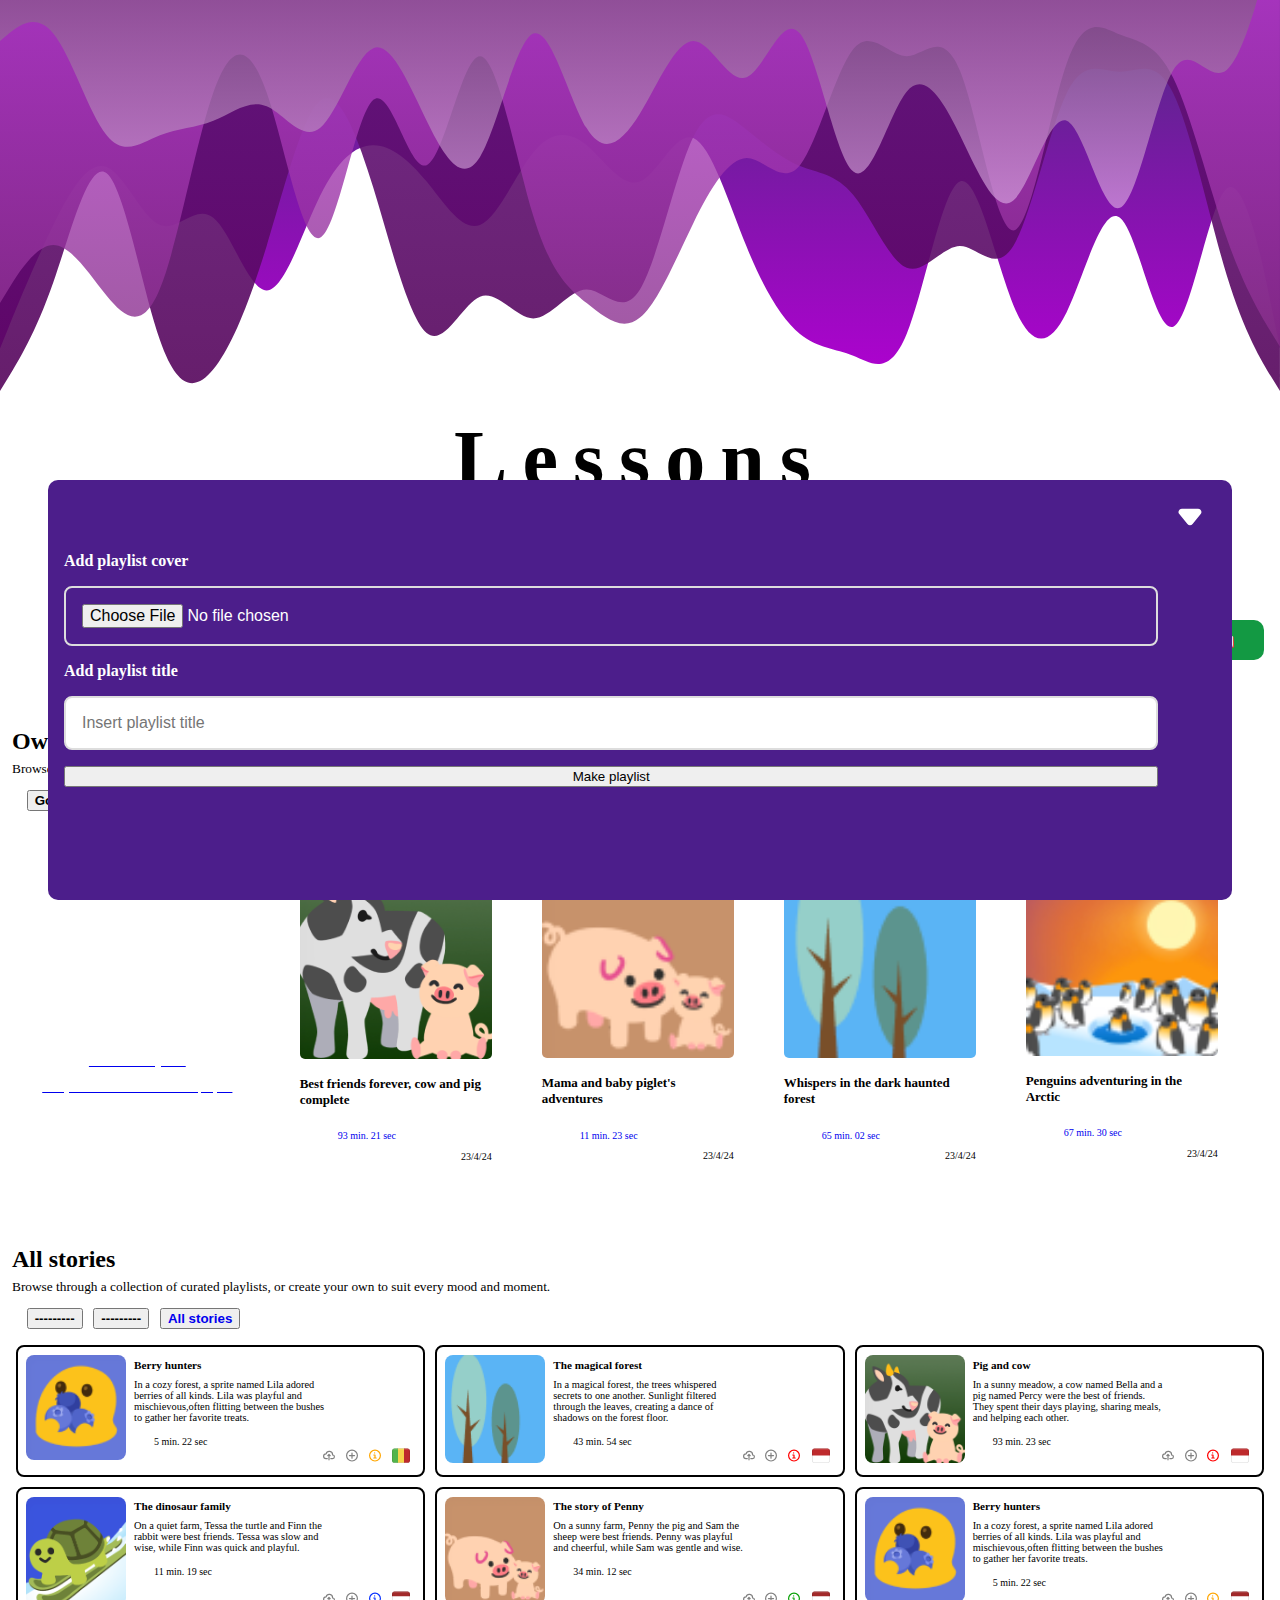
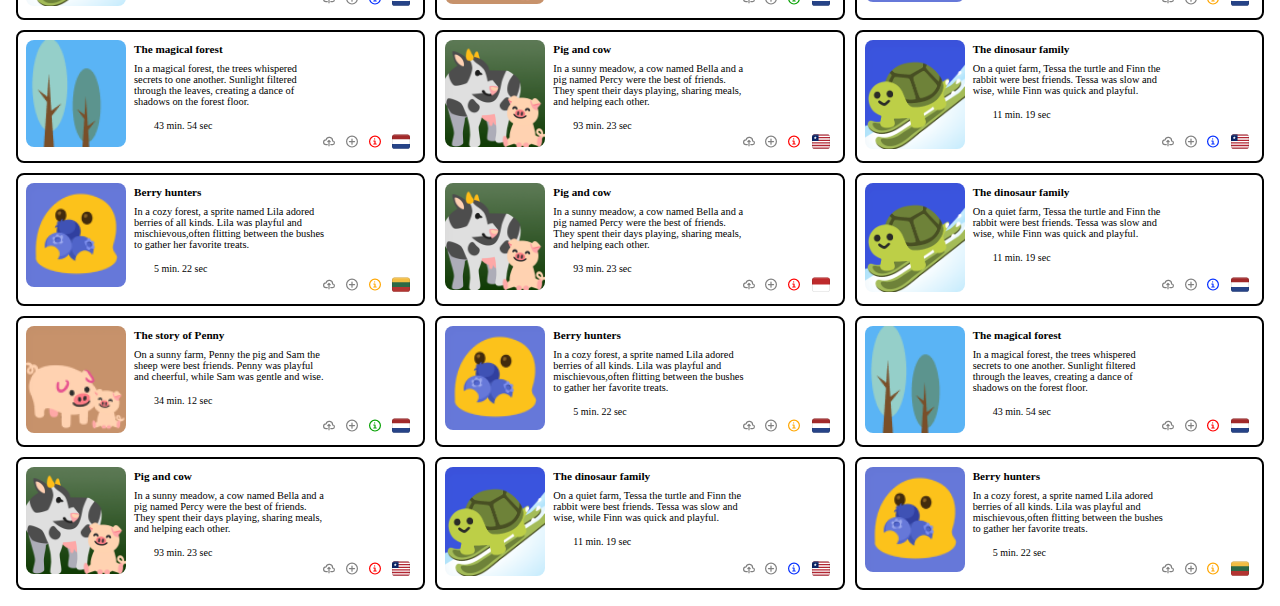
==== index.html @ ba92dafe "form interaction lessons page #5" ====
<!DOCTYPE html>
<html lang="en">

<head>
    <meta charset="UTF-8">
    <meta name="viewport" content="width=device-width, initial-scale=1.0">
    <title>lessons</title>
    <link rel="icon" href="./assets/mouse.png" type="image/png">
    <link rel="stylesheet" href="https://kitkatisvibing.github.io/look-and-feel-styleguide/tumimundo.css">
    <link rel="stylesheet" href="./css/lessons.css">
    <link rel="stylesheet" href="./tomaat.css">

</head>

<body>
    <svg id="wave" style="transform:rotate(180deg); transition: 0.3s" viewBox="0 0 1440 490" version="1.1"
        xmlns="http://www.w3.org/2000/svg">
        <defs>
            <linearGradient id="sw-gradient-0" x1="0" x2="0" y1="1" y2="0">
                <stop stop-color="rgba(77.774, 44.483, 130.097, 1)" offset="0%"></stop>
                <stop stop-color="rgba(170.688, 2.969, 205.231, 1)" offset="100%"></stop>
            </linearGradient>
        </defs>
        <path style="transform:translate(0, 0px); opacity:1" fill="url(#sw-gradient-0)"
            d="M0,98L10,147C20,196,40,294,60,277.7C80,261,100,131,120,122.5C140,114,160,229,180,245C200,261,220,180,240,138.8C260,98,280,98,300,147C320,196,340,294,360,285.8C380,278,400,163,420,114.3C440,65,460,82,480,89.8C500,98,520,98,540,114.3C560,131,580,163,600,212.3C620,261,640,327,660,334.8C680,343,700,294,720,285.8C740,278,760,310,780,326.7C800,343,820,343,840,318.5C860,294,880,245,900,236.8C920,229,940,261,960,285.8C980,310,1000,327,1020,326.7C1040,327,1060,310,1080,269.5C1100,229,1120,163,1140,163.3C1160,163,1180,229,1200,245C1220,261,1240,229,1260,236.8C1280,245,1300,294,1320,302.2C1340,310,1360,278,1380,236.8C1400,196,1420,147,1430,122.5L1440,98L1440,490L1430,490C1420,490,1400,490,1380,490C1360,490,1340,490,1320,490C1300,490,1280,490,1260,490C1240,490,1220,490,1200,490C1180,490,1160,490,1140,490C1120,490,1100,490,1080,490C1060,490,1040,490,1020,490C1000,490,980,490,960,490C940,490,920,490,900,490C880,490,860,490,840,490C820,490,800,490,780,490C760,490,740,490,720,490C700,490,680,490,660,490C640,490,620,490,600,490C580,490,560,490,540,490C520,490,500,490,480,490C460,490,440,490,420,490C400,490,380,490,360,490C340,490,320,490,300,490C280,490,260,490,240,490C220,490,200,490,180,490C160,490,140,490,120,490C100,490,80,490,60,490C40,490,20,490,10,490L0,490Z">
        </path>
        <defs>
            <linearGradient id="sw-gradient-1" x1="0" x2="0" y1="1" y2="0">
                <stop stop-color="rgba(100.595, 20.953, 125.543, 1)" offset="0%"></stop>
                <stop stop-color="rgba(85.448, 5.45, 91.392, 1)" offset="100%"></stop>
            </linearGradient>
        </defs>
        <path style="transform:translate(0, 50px); opacity:0.9" fill="url(#sw-gradient-1)"
            d="M0,0L10,16.3C20,33,40,65,60,130.7C80,196,100,294,120,334.8C140,376,160,359,180,359.3C200,359,220,376,240,334.8C260,294,280,196,300,163.3C320,131,340,163,360,163.3C380,163,400,131,420,138.8C440,147,460,196,480,220.5C500,245,520,245,540,253.2C560,261,580,278,600,294C620,310,640,327,660,285.8C680,245,700,147,720,114.3C740,82,760,114,780,114.3C800,114,820,82,840,81.7C860,82,880,114,900,106.2C920,98,940,49,960,65.3C980,82,1000,163,1020,228.7C1040,294,1060,343,1080,326.7C1100,310,1120,229,1140,163.3C1160,98,1180,49,1200,24.5C1220,0,1240,0,1260,57.2C1280,114,1300,229,1320,245C1340,261,1360,180,1380,122.5C1400,65,1420,33,1430,16.3L1440,0L1440,490L1430,490C1420,490,1400,490,1380,490C1360,490,1340,490,1320,490C1300,490,1280,490,1260,490C1240,490,1220,490,1200,490C1180,490,1160,490,1140,490C1120,490,1100,490,1080,490C1060,490,1040,490,1020,490C1000,490,980,490,960,490C940,490,920,490,900,490C880,490,860,490,840,490C820,490,800,490,780,490C760,490,740,490,720,490C700,490,680,490,660,490C640,490,620,490,600,490C580,490,560,490,540,490C520,490,500,490,480,490C460,490,440,490,420,490C400,490,380,490,360,490C340,490,320,490,300,490C280,490,260,490,240,490C220,490,200,490,180,490C160,490,140,490,120,490C100,490,80,490,60,490C40,490,20,490,10,490L0,490Z">
        </path>
        <defs>
            <linearGradient id="sw-gradient-2" x1="0" x2="0" y1="1" y2="0">
                <stop stop-color="rgba(193.966, 61.887, 221.168, 1)" offset="0%"></stop>
                <stop stop-color="rgba(135.999, 48.383, 139.204, 1)" offset="100%"></stop>
            </linearGradient>
        </defs>
        <path style="transform:translate(0, 100px); opacity:0.8" fill="url(#sw-gradient-2)"
            d="M0,0L10,16.3C20,33,40,65,60,122.5C80,180,100,261,120,302.2C140,343,160,343,180,351.2C200,359,220,376,240,318.5C260,261,280,131,300,130.7C320,131,340,261,360,310.3C380,359,400,327,420,326.7C440,327,460,359,480,334.8C500,310,520,229,540,204.2C560,180,580,212,600,212.3C620,212,640,180,660,138.8C680,98,700,49,720,32.7C740,16,760,33,780,49C800,65,820,82,840,147C860,212,880,327,900,326.7C920,327,940,212,960,204.2C980,196,1000,294,1020,277.7C1040,261,1060,131,1080,122.5C1100,114,1120,229,1140,285.8C1160,343,1180,343,1200,285.8C1220,229,1240,114,1260,65.3C1280,16,1300,33,1320,57.2C1340,82,1360,114,1380,114.3C1400,114,1420,82,1430,65.3L1440,49L1440,490L1430,490C1420,490,1400,490,1380,490C1360,490,1340,490,1320,490C1300,490,1280,490,1260,490C1240,490,1220,490,1200,490C1180,490,1160,490,1140,490C1120,490,1100,490,1080,490C1060,490,1040,490,1020,490C1000,490,980,490,960,490C940,490,920,490,900,490C880,490,860,490,840,490C820,490,800,490,780,490C760,490,740,490,720,490C700,490,680,490,660,490C640,490,620,490,600,490C580,490,560,490,540,490C520,490,500,490,480,490C460,490,440,490,420,490C400,490,380,490,360,490C340,490,320,490,300,490C280,490,260,490,240,490C220,490,200,490,180,490C160,490,140,490,120,490C100,490,80,490,60,490C40,490,20,490,10,490L0,490Z">
        </path>
        <defs>
            <linearGradient id="sw-gradient-3" x1="0" x2="0" y1="1" y2="0">
                <stop stop-color="rgba(84.561, 45.622, 81.978, 1)" offset="0%"></stop>
                <stop stop-color="rgba(214.218, 159.975, 223.445, 1)" offset="100%"></stop>
            </linearGradient>
        </defs>
        <path style="transform:translate(0, 150px); opacity:0.7" fill="url(#sw-gradient-3)"
            d="M0,441L10,400.2C20,359,40,278,60,261.3C80,245,100,294,120,261.3C140,229,160,114,180,106.2C200,98,220,196,240,204.2C260,212,280,131,300,114.3C320,98,340,147,360,187.8C380,229,400,261,420,236.8C440,212,460,131,480,147C500,163,520,278,540,302.2C560,327,580,261,600,253.2C620,245,640,294,660,294C680,294,700,245,720,212.3C740,180,760,163,780,196C800,229,820,310,840,302.2C860,294,880,196,900,163.3C920,131,940,163,960,204.2C980,245,1000,294,1020,285.8C1040,278,1060,212,1080,196C1100,180,1120,212,1140,220.5C1160,229,1180,212,1200,204.2C1220,196,1240,196,1260,187.8C1280,180,1300,163,1320,187.8C1340,212,1360,278,1380,302.2C1400,327,1420,310,1430,302.2L1440,294L1440,490L1430,490C1420,490,1400,490,1380,490C1360,490,1340,490,1320,490C1300,490,1280,490,1260,490C1240,490,1220,490,1200,490C1180,490,1160,490,1140,490C1120,490,1100,490,1080,490C1060,490,1040,490,1020,490C1000,490,980,490,960,490C940,490,920,490,900,490C880,490,860,490,840,490C820,490,800,490,780,490C760,490,740,490,720,490C700,490,680,490,660,490C640,490,620,490,600,490C580,490,560,490,540,490C520,490,500,490,480,490C460,490,440,490,420,490C400,490,380,490,360,490C340,490,320,490,300,490C280,490,260,490,240,490C220,490,200,490,180,490C160,490,140,490,120,490C100,490,80,490,60,490C40,490,20,490,10,490L0,490Z">
        </path>
    </svg>

    <!-- Header met titel en buttons -->

    <header>
        <h1 class="page-title">Lessons</h1>
        <div class="header-buttons">
            <button type="button" class="header-button" aria-label="Start listening straight away">1. Listening
                ♪</button>
            <button type="button" class="header-button" aria-label="Start watching straight away">2. Watching
                🖥️</button>
            <button type="button" class="header-button" aria-label="Start reading straight away">3. Reading 📖</button>
        </div>
    </header>

    <!-- De playlist cards en de card met add new playlist -->

    <main>
        <h2 class="title-playlist-article">Own playlist</h2>
        <p class="sub-text-title">Browse through a collection of curated playlists and stories, or create your own to suit every mood and moment.</p>

        <button type="button" id="scroll-button">Go to end</button>
        <article class="playlist-section">
            <h2 hidden>Playlist cards</h2>

            <!-- popup -->

            <section popover id="form-popup" class="popover-section">
                <button id="close-dropdown-button" class="dropdown-button" name="close-form-button" aria-label="close the playlist form"><svg
                        class="w-6 h-6 text-gray-800 dark:text-white" aria-hidden="true"
                        xmlns="http://www.w3.org/2000/svg" width="40" height="40" fill="currentColor"
                        viewBox="0 0 24 24">
                        <path fill-rule="evenodd"
                            d="M18.425 10.271C19.499 8.967 18.57 7 16.88 7H7.12c-1.69 0-2.618 1.967-1.544 3.271l4.881 5.927a2 2 0 0 0 3.088 0l4.88-5.927Z"
                            clip-rule="evenodd" />
                    </svg>
                </button>


                <div class="position-class">
                    <form id="add-playlist-form">
                        <label for="image-upload">Add playlist cover</label>
                        <input type="file" id="image-upload" accept="image/png, image/jpg" class="image-validation" required>

                        <label for="text-input">Add playlist title</label>
                        <input type="text" id="title-input" class="title-validation" placeholder="Insert playlist title" required />

                        <button id="add-card-button" type="submit">Make playlist</button>
                    </form>
                </div>
            </section>






            <!-- Card voor het maken van een nieuwe playlist -->



            <button id="open-dropdown-button" class="make-playlist-button-card">
                <svg class="w-6 h-6 text-gray-800 dark:text-white" aria-hidden="true" xmlns="http://www.w3.org/2000/svg"
                    width="150" height="150" fill="none" viewBox="0 0 24 24">
                    <path stroke="currentColor" stroke-linecap="round" stroke-linejoin="round" stroke-width="2"
                        d="M5 12h14m-7 7V5">
                    </path>
                </svg>
                <a href="#" role="button" id="addSectionButton" aria-label="Make a new playlist">
                    <h3 class="make-playlist-card-header">Make a Playlist!</h3>
                    <p class="make-playlist-card-paragraph">Add your favorite stories in one playlist</p>
                </a>
            </button>

            <section id="sectionsContainer"></section>


            

            <!-- Best friends forever, cow and pig complete -->

            <section class="playlist-card-section">
                <figure class="card-image-figure">
                    <img class="playlist-image-cover" src="./assets/coverart-1.png"
                        alt="Cover art of a cow and a pig, best friends forever">
                </figure>
                <h3 class="title-playlist-card-section">Best friends forever, cow and pig complete</h3>
                <a href="#" class="playlist-play-button" role="button"
                    aria-label="Start the playlist Best friends forever, cow and pig complete">
                    <span class="play-icon">▶</span>
                    <span class="play-time">93 min. 21 sec</span>
                </a>
                <span class="add-date-playlist">23/4/24</span>
            </section>

            
            <!-- Mama and baby piglet's adventures -->

            <section class="playlist-card-section">
                <figure class="card-image-figure">
                    <img class="playlist-image-cover" src="./assets/coverart-3.png"
                        alt="Cover art of a mother and baby pig on an adventure">
                </figure>
                <h3 class="title-playlist-card-section">Mama and baby piglet's adventures</h3>
                <a href="#" class="playlist-play-button" role="button"
                    aria-label="Start the playlist Mama and baby piglet's adventures">
                    <span class="play-icon">▶</span>
                    <span class="play-time">11 min. 23 sec</span>
                </a>
                <span class="add-date-playlist">23/4/24</span>

            </section>

            <!-- Whispers in the haunted forest -->

            <section class="playlist-card-section">
                <figure class="card-image-figure">
                    <img class="playlist-image-cover" src="./assets/coverart-5.png"
                        alt="Cover art of a haunted forest with misty trees">
                </figure>
                <h3 class="title-playlist-card-section">Whispers in the dark haunted forest</h3>
                <a href="#" class="playlist-play-button" role="button"
                    aria-label="Start the playlist Whispers in the haunted forest">
                    <span class="play-icon">▶</span>
                    <span class="play-time">65 min. 02 sec</span>
                </a>
                <span class="add-date-playlist">23/4/24</span>

            </section>

            <!-- Penguins adventuring in the Arctic -->

            <section class="playlist-card-section">
                <figure class="card-image-figure">
                    <img class="playlist-image-cover" src="./assets/coverart-6.png"
                        alt="Cover art of penguins adventuring in the Arctic ice">
                </figure>
                <h3 class="title-playlist-card-section">Penguins adventuring in the Arctic</h3>
                <a href="#" class="playlist-play-button" role="button"
                    aria-label="Start the playlist Penguins adventuring in the Arctic">
                    <span class="play-icon">▶</span>
                    <span class="play-time">67 min. 30 sec</span>
                </a>
                <span class="add-date-playlist">23/4/24</span>

            </section>

            <!-- Best friends forever, cow and pig complete -->

            <section class="playlist-card-section">
                <figure class="card-image-figure">
                    <img class="playlist-image-cover" src="./assets/coverart-1.png"
                        alt="Cover art of a cow and a pig, best friends forever">
                </figure>
                <h3 class="title-playlist-card-section">Best friends forever, cow and pig complete</h3>
                <a href="#" class="playlist-play-button" role="button"
                    aria-label="Start the playlist Best friends forever, cow and pig complete">
                    <span class="play-icon">▶</span>
                    <span class="play-time">93 min. 21 sec</span>
                </a>
                <span class="add-date-playlist">23/4/24</span>

            </section>

            <!-- Storytime adventures of the friendly turtle -->

            <section class="playlist-card-section">
                <figure class="card-image-figure">
                    <img class="playlist-image-cover" src="./assets/coverart-2.png"
                        alt="Cover art of a turtle skiing in the snow">
                </figure>
                <h3 class="title-playlist-card-section">Storytime adventures of the friendly turtle</h3>
                <a href="#" class="playlist-play-button" role="button"
                    aria-label="Start the playlist Storytime adventures of the friendly turtle">
                    <span class="play-icon">▶</span>
                    <span class="play-time">19 min. 45 sec</span>
                </a>
                <span class="add-date-playlist">23/4/24</span>

            </section>

            <!-- Mama and baby piglet's adventures -->

            <section class="playlist-card-section">
                <figure class="card-image-figure">
                    <img class="playlist-image-cover" src="./assets/coverart-3.png"
                        alt="Cover art of a mother and baby pig on an adventure">
                </figure>
                <h3 class="title-playlist-card-section">Mama and baby piglet's adventures</h3>
                <a href="#" class="playlist-play-button" role="button"
                    aria-label="Start the playlist Mama and baby piglet's adventures">
                    <span class="play-icon">▶</span>
                    <span class="play-time">11 min. 23 sec</span>
                </a>
                <span class="add-date-playlist">23/4/24</span>

            </section>

        </article>


        <!-- Popover sectie voor uitleg kleuren -->

        <div popover class="color-definition" id="popover-colors">
            <h3>What do the colors mean?</h3>
            <ul>
                <li class="popover-item-1">Passion and energy / a powerful, energetic voice (Female)</li>
                <li class="popover-item-2">Creativity and friendliness / a cheerful, inviting voice (Male)</li>
                <li class="popover-item-3">Harmony and stability / a calm, balanced voice (Female)</li>
                <li class="popover-item-4">Reliability and serenity / a thoughtful, reliable voice (Male)</li>
            </ul>
        </div>


        <!-- All stories cards overzicht -->

        <h2 class="title-playlist-article">All stories</h2>
        <p class="sub-text-title">Browse through a collection of curated playlists, or create your own to suit every mood and moment.</p>

        <button type="button" class="filter-button-1">---------</button>
        <button type="button" class="filter-button-2">---------</button>
        <a href="./allstories.html">
            <button type="button" class="filter-button-3">
                All stories
            </button>
        </a>


        <!-- story card 1 -->

        <div class="all-stories-parent-container">
            <!-- story card 4 -->

            <section class="card-content">

                <!-- afbeelding -->

                <figure class="card-left">
                    <img src="./assets/coverart-4.png" alt="Berry hunters cover art" class="card-image">
                </figure>

                <!-- main content -->

                <div class="card-details">
                    <h3 class="card-title-3">Berry hunters</h3>
                    <p class="card-description">
                        In a cozy forest, a sprite named Lila adored berries of all kinds. Lila was playful and
                        mischievous,often flitting between the bushes to gather her favorite treats.
                    </p>
                    <div class="play-button">
                        <a class="play" href="#" aria-label="Play the story: Berry hunters">
                            <span class="play-icon-all-stories" aria-hidden="true">▶</span>
                        </a>
                        <span class="time-stamp">
                            <span class="play-time">5 min. 22 sec</span>
                        </span>
                    </div>

                </div>

                <!-- de footer -->

                <div class="card-footer">
                    <div class="card-actions">
                        <button class="download-button" aria-label="Download the audio from berry hunters">
                            <svg class="w-6 h-6 text-gray-800 dark:text-white" aria-hidden="true"
                                xmlns="http://www.w3.org/2000/svg" width="24" height="24" fill="none"
                                viewBox="0 0 24 24">
                                <path stroke="currentColor" stroke-linecap="round" stroke-linejoin="round"
                                    stroke-width="2"
                                    d="M15 17h3a3 3 0 0 0 0-6h-.025a5.56 5.56 0 0 0 .025-.5A5.5 5.5 0 0 0 7.207 9.021C7.137 9.017 7.071 9 7 9a4 4 0 1 0 0 8h2.167M12 19v-9m0 0-2 2m2-2 2 2" />
                            </svg>
                        </button>
                        <button class="more-options-button" aria-label="More options">
                            <svg class="w-6 h-6 text-gray-800 dark:text-white" aria-hidden="true"
                                xmlns="http://www.w3.org/2000/svg" width="24" height="24" fill="none"
                                viewBox="0 0 24 24">
                                <path stroke="currentColor" stroke-linecap="round" stroke-linejoin="round"
                                    stroke-width="2"
                                    d="M12 7.757v8.486M7.757 12h8.486M21 12a9 9 0 1 1-18 0 9 9 0 0 1 18 0Z" />
                            </svg>
                        </button>
                        <button class="color-code-4" aria-label="more information about the voice of the speaker"
                            popovertarget="popover-colors">
                            <svg class="w-6 h-6 text-gray-800 dark:text-white" aria-hidden="true"
                                xmlns="http://www.w3.org/2000/svg" width="24" height="24" fill="none"
                                viewBox="0 0 24 24">
                                <path stroke="currentColor" stroke-linecap="round" stroke-linejoin="round"
                                    stroke-width="2"
                                    d="M10 11h2v5m-2 0h4m-2.592-8.5h.01M21 12a9 9 0 1 1-18 0 9 9 0 0 1 18 0Z" />
                            </svg>
                        </button>
                        <button class="flag-icon" aria-label="language of the story" name="the language of the story">
                            <svg xmlns="http://www.w3.org/2000/svg" width="32" height="32" viewBox="0 0 32 32">
                                <path fill="#f6d44a" d="M10 4H22V28H10z"></path>
                                <path d="M5,4h6V28H5c-2.208,0-4-1.792-4-4V8c0-2.208,1.792-4,4-4Z" fill="#53b44b"></path>
                                <path d="M25,4h6V28h-6c-2.208,0-4-1.792-4-4V8c0-2.208,1.792-4,4-4Z"
                                    transform="rotate(180 26 16)" fill="#be2a2c"></path>
                                <path
                                    d="M27,4H5c-2.209,0-4,1.791-4,4V24c0,2.209,1.791,4,4,4H27c2.209,0,4-1.791,4-4V8c0-2.209-1.791-4-4-4Zm3,20c0,1.654-1.346,3-3,3H5c-1.654,0-3-1.346-3-3V8c0-1.654,1.346-3,3-3H27c1.654,0,3,1.346,3,3V24Z"
                                    opacity=".15"></path>
                                <path
                                    d="M27,5H5c-1.657,0-3,1.343-3,3v1c0-1.657,1.343-3,3-3H27c1.657,0,3,1.343,3,3v-1c0-1.657-1.343-3-3-3Z"
                                    fill="#fff" opacity=".2"></path>
                            </svg>
                        </button>
                    </div>
                </div>
            </section>

            <!-- story card 5 -->

            <section class="card-content">

                <!-- afbeelding -->

                <figure class="card-left">
                    <img src="./assets/coverart-5.png" alt="The magical forest cover art" class="card-image">
                </figure>

                <!-- main content -->

                <div class="card-details">
                    <h3 class="card-title-3">The magical forest</h3>
                    <p class="card-description">
                        In a magical forest, the trees whispered secrets to one another. Sunlight filtered through the
                        leaves, creating a dance of shadows on the forest floor.
                    </p>
                    <div class="play-button">
                        <a class="play" href="#" aria-label="Play the story: The magical forest">
                            <span class="play-icon-all-stories" aria-hidden="true">▶</span>
                        </a>
                        <span class="time-stamp">
                            <span class="play-time">43 min. 54 sec</span>
                        </span>
                    </div>

                </div>

                <!-- de footer -->

                <div class="card-footer">
                    <div class="card-actions">
                        <button class="download-button" aria-label="Download the audio from the magical forest">
                            <svg class="w-6 h-6 text-gray-800 dark:text-white" aria-hidden="true"
                                xmlns="http://www.w3.org/2000/svg" width="24" height="24" fill="none"
                                viewBox="0 0 24 24">
                                <path stroke="currentColor" stroke-linecap="round" stroke-linejoin="round"
                                    stroke-width="2"
                                    d="M15 17h3a3 3 0 0 0 0-6h-.025a5.56 5.56 0 0 0 .025-.5A5.5 5.5 0 0 0 7.207 9.021C7.137 9.017 7.071 9 7 9a4 4 0 1 0 0 8h2.167M12 19v-9m0 0-2 2m2-2 2 2" />
                            </svg>
                        </button>
                        <button class="more-options-button" aria-label="More options">
                            <svg class="w-6 h-6 text-gray-800 dark:text-white" aria-hidden="true"
                                xmlns="http://www.w3.org/2000/svg" width="24" height="24" fill="none"
                                viewBox="0 0 24 24">
                                <path stroke="currentColor" stroke-linecap="round" stroke-linejoin="round"
                                    stroke-width="2"
                                    d="M12 7.757v8.486M7.757 12h8.486M21 12a9 9 0 1 1-18 0 9 9 0 0 1 18 0Z" />
                            </svg>
                        </button>
                        <button class="color-code-1" aria-label="more information about the voice of the speaker">
                            <svg class="w-6 h-6 text-gray-800 dark:text-white" aria-hidden="true"
                                xmlns="http://www.w3.org/2000/svg" width="24" height="24" fill="none"
                                viewBox="0 0 24 24">
                                <path stroke="currentColor" stroke-linecap="round" stroke-linejoin="round"
                                    stroke-width="2"
                                    d="M10 11h2v5m-2 0h4m-2.592-8.5h.01M21 12a9 9 0 1 1-18 0 9 9 0 0 1 18 0Z" />
                            </svg>
                        </button>
                        <button class="flag-icon" aria-label="language of the story" name="the language of the story">
                            <svg xmlns="http://www.w3.org/2000/svg" width="32" height="32" viewBox="0 0 32 32">
                                <path d="M31,8c0-2.209-1.791-4-4-4H5c-2.209,0-4,1.791-4,4v9H31V8Z" fill="#be2a2c">
                                </path>
                                <path d="M5,28H27c2.209,0,4-1.791,4-4v-8H1v8c0,2.209,1.791,4,4,4Z" fill="#fff"></path>
                                <path
                                    d="M5,28H27c2.209,0,4-1.791,4-4V8c0-2.209-1.791-4-4-4H5c-2.209,0-4,1.791-4,4V24c0,2.209,1.791,4,4,4ZM2,8c0-1.654,1.346-3,3-3H27c1.654,0,3,1.346,3,3V24c0,1.654-1.346,3-3,3H5c-1.654,0-3-1.346-3-3V8Z"
                                    opacity=".15"></path>
                                <path
                                    d="M27,5H5c-1.657,0-3,1.343-3,3v1c0-1.657,1.343-3,3-3H27c1.657,0,3,1.343,3,3v-1c0-1.657-1.343-3-3-3Z"
                                    fill="#fff" opacity=".2"></path>
                            </svg>
                        </button>
                    </div>
                </div>
            </section>

            <!-- story card 6 -->

            <section class="card-content">

                <!-- afbeelding -->

                <figure class="card-left">
                    <img src="./assets/coverart-1.png" alt="pig and cow enjoy there day cover art" class="card-image">
                </figure>

                <!-- main content -->

                <div class="card-details">
                    <h3 class="card-title-3">Pig and cow</h3>
                    <p class="card-description">
                        In a sunny meadow, a cow named Bella and a pig named Percy were the best of friends. They spent
                        their days playing, sharing meals, and helping each other.
                    </p>
                    <div class="play-button">
                        <a class="play" href="#" aria-label="Play the story: Pig and Cow Enjoy Their Day">
                            <span class="play-icon-all-stories" aria-hidden="true">▶</span>
                        </a>
                        <span class="time-stamp">
                            <span class="play-time">93 min. 23 sec</span>
                        </span>
                    </div>

                </div>

                <!-- de footer -->

                <div class="card-footer">
                    <div class="card-actions">
                        <button class="download-button"
                            aria-label="Download the audio from pig and cow enjoy there day">
                            <svg class="w-6 h-6 text-gray-800 dark:text-white" aria-hidden="true"
                                xmlns="http://www.w3.org/2000/svg" width="24" height="24" fill="none"
                                viewBox="0 0 24 24">
                                <path stroke="currentColor" stroke-linecap="round" stroke-linejoin="round"
                                    stroke-width="2"
                                    d="M15 17h3a3 3 0 0 0 0-6h-.025a5.56 5.56 0 0 0 .025-.5A5.5 5.5 0 0 0 7.207 9.021C7.137 9.017 7.071 9 7 9a4 4 0 1 0 0 8h2.167M12 19v-9m0 0-2 2m2-2 2 2" />
                            </svg>
                        </button>
                        <button class="more-options-button" aria-label="More options">
                            <svg class="w-6 h-6 text-gray-800 dark:text-white" aria-hidden="true"
                                xmlns="http://www.w3.org/2000/svg" width="24" height="24" fill="none"
                                viewBox="0 0 24 24">
                                <path stroke="currentColor" stroke-linecap="round" stroke-linejoin="round"
                                    stroke-width="2"
                                    d="M12 7.757v8.486M7.757 12h8.486M21 12a9 9 0 1 1-18 0 9 9 0 0 1 18 0Z" />
                            </svg>
                        </button>
                        <button aria-label="more information about the voice of the speaker" class="color-code-1">
                            <svg class="w-6 h-6 text-gray-800 dark:text-white" aria-hidden="true"
                                xmlns="http://www.w3.org/2000/svg" width="24" height="24" fill="none"
                                viewBox="0 0 24 24">
                                <path stroke="currentColor" stroke-linecap="round" stroke-linejoin="round"
                                    stroke-width="2"
                                    d="M10 11h2v5m-2 0h4m-2.592-8.5h.01M21 12a9 9 0 1 1-18 0 9 9 0 0 1 18 0Z" />
                            </svg>
                        </button>
                        <button class="flag-icon" aria-label="language of the story" name="the language of the story">
                            <svg xmlns="http://www.w3.org/2000/svg" width="32" height="32" viewBox="0 0 32 32">
                                <path d="M31,8c0-2.209-1.791-4-4-4H5c-2.209,0-4,1.791-4,4v9H31V8Z" fill="#be2a2c">
                                </path>
                                <path d="M5,28H27c2.209,0,4-1.791,4-4v-8H1v8c0,2.209,1.791,4,4,4Z" fill="#fff"></path>
                                <path
                                    d="M5,28H27c2.209,0,4-1.791,4-4V8c0-2.209-1.791-4-4-4H5c-2.209,0-4,1.791-4,4V24c0,2.209,1.791,4,4,4ZM2,8c0-1.654,1.346-3,3-3H27c1.654,0,3,1.346,3,3V24c0,1.654-1.346,3-3,3H5c-1.654,0-3-1.346-3-3V8Z"
                                    opacity=".15"></path>
                                <path
                                    d="M27,5H5c-1.657,0-3,1.343-3,3v1c0-1.657,1.343-3,3-3H27c1.657,0,3,1.343,3,3v-1c0-1.657-1.343-3-3-3Z"
                                    fill="#fff" opacity=".2"></path>
                            </svg>
                        </button>
                    </div>
                </div>
            </section>

            <!-- story card 7 -->

            <section class="card-content">

                <!-- afbeelding -->

                <figure class="card-left">
                    <img src="./assets/coverart-2.png" alt="The dinosaur family cover art" class="card-image">
                </figure>

                <!-- main content -->

                <div class="card-details">
                    <h3 class="card-title-3">The dinosaur family</h3>
                    <p class="card-description">
                        On a quiet farm, Tessa the turtle and Finn the rabbit were best friends. Tessa was slow and
                        wise, while Finn was quick and playful.
                    </p>
                    <div class="play-button">
                        <a class="play" href="#" aria-label="Play the story: The dinosaur family">
                            <span class="play-icon-all-stories" aria-hidden="true">▶</span>
                        </a>
                        <span class="time-stamp">
                            <span class="play-time">11 min. 19 sec</span>
                        </span>
                    </div>

                </div>

                <!-- de footer -->

                <div class="card-footer">
                    <div class="card-actions">
                        <button class="download-button" aria-label="Download the audio from the dinosaur family">
                            <svg class="w-6 h-6 text-gray-800 dark:text-white" aria-hidden="true"
                                xmlns="http://www.w3.org/2000/svg" width="24" height="24" fill="none"
                                viewBox="0 0 24 24">
                                <path stroke="currentColor" stroke-linecap="round" stroke-linejoin="round"
                                    stroke-width="2"
                                    d="M15 17h3a3 3 0 0 0 0-6h-.025a5.56 5.56 0 0 0 .025-.5A5.5 5.5 0 0 0 7.207 9.021C7.137 9.017 7.071 9 7 9a4 4 0 1 0 0 8h2.167M12 19v-9m0 0-2 2m2-2 2 2" />
                            </svg>
                        </button>
                        <button class="more-options-button" aria-label="More options">
                            <svg class="w-6 h-6 text-gray-800 dark:text-white" aria-hidden="true"
                                xmlns="http://www.w3.org/2000/svg" width="24" height="24" fill="none"
                                viewBox="0 0 24 24">
                                <path stroke="currentColor" stroke-linecap="round" stroke-linejoin="round"
                                    stroke-width="2"
                                    d="M12 7.757v8.486M7.757 12h8.486M21 12a9 9 0 1 1-18 0 9 9 0 0 1 18 0Z" />
                            </svg>
                        </button>
                        <button class="color-code-2" aria-label="more information about the voice of the speaker">
                            <svg class="w-6 h-6 text-gray-800 dark:text-white" aria-hidden="true"
                                xmlns="http://www.w3.org/2000/svg" width="24" height="24" fill="none"
                                viewBox="0 0 24 24">
                                <path stroke="currentColor" stroke-linecap="round" stroke-linejoin="round"
                                    stroke-width="2"
                                    d="M10 11h2v5m-2 0h4m-2.592-8.5h.01M21 12a9 9 0 1 1-18 0 9 9 0 0 1 18 0Z" />
                            </svg>
                        </button>
                        <button class="flag-icon" aria-label="language of the story" name="the language of the story">
                            <svg xmlns="http://www.w3.org/2000/svg" width="32" height="32" viewBox="0 0 32 32">
                                <path fill="#fff" d="M1 11H31V21H1z"></path>
                                <path d="M5,4H27c2.208,0,4,1.792,4,4v4H1v-4c0-2.208,1.792-4,4-4Z" fill="#a1292a"></path>
                                <path d="M5,20H27c2.208,0,4,1.792,4,4v4H1v-4c0-2.208,1.792-4,4-4Z"
                                    transform="rotate(180 16 24)" fill="#264387"></path>
                                <path
                                    d="M27,4H5c-2.209,0-4,1.791-4,4V24c0,2.209,1.791,4,4,4H27c2.209,0,4-1.791,4-4V8c0-2.209-1.791-4-4-4Zm3,20c0,1.654-1.346,3-3,3H5c-1.654,0-3-1.346-3-3V8c0-1.654,1.346-3,3-3H27c1.654,0,3,1.346,3,3V24Z"
                                    opacity=".15"></path>
                                <path
                                    d="M27,5H5c-1.657,0-3,1.343-3,3v1c0-1.657,1.343-3,3-3H27c1.657,0,3,1.343,3,3v-1c0-1.657-1.343-3-3-3Z"
                                    fill="#fff" opacity=".2"></path>
                            </svg>
                        </button>
                    </div>
                </div>
            </section>

            <!-- story card 8 -->

            <section class="card-content">

                <!-- afbeelding -->

                <figure class="card-left">
                    <img src="./assets/coverart-3.png" alt="The story of Penny cover art" class="card-image">
                </figure>

                <!-- main content -->

                <div class="card-details">
                    <h3 class="card-title-3">The story of Penny</h3>
                    <p class="card-description">
                        On a sunny farm, Penny the pig and Sam the sheep were best friends. Penny was playful and
                        cheerful, while Sam was gentle and wise.
                    </p>
                    <div class="play-button">
                        <a class="play" href="#" aria-label="Play the story: The story of Penny">
                            <span class="play-icon-all-stories" aria-hidden="true">▶</span>
                        </a>
                        <span class="time-stamp">
                            <span class="play-time">34 min. 12 sec</span>
                        </span>
                    </div>
                </div>

                <!-- de footer -->

                <div class="card-footer">
                    <div class="card-actions">
                        <button class="download-button" aria-label="Download the audio from the story of penny">
                            <svg class="w-6 h-6 text-gray-800 dark:text-white" aria-hidden="true"
                                xmlns="http://www.w3.org/2000/svg" width="24" height="24" fill="none"
                                viewBox="0 0 24 24">
                                <path stroke="currentColor" stroke-linecap="round" stroke-linejoin="round"
                                    stroke-width="2"
                                    d="M15 17h3a3 3 0 0 0 0-6h-.025a5.56 5.56 0 0 0 .025-.5A5.5 5.5 0 0 0 7.207 9.021C7.137 9.017 7.071 9 7 9a4 4 0 1 0 0 8h2.167M12 19v-9m0 0-2 2m2-2 2 2" />
                            </svg>
                        </button>
                        <button class="more-options-button" aria-label="More options">
                            <svg class="w-6 h-6 text-gray-800 dark:text-white" aria-hidden="true"
                                xmlns="http://www.w3.org/2000/svg" width="24" height="24" fill="none"
                                viewBox="0 0 24 24">
                                <path stroke="currentColor" stroke-linecap="round" stroke-linejoin="round"
                                    stroke-width="2"
                                    d="M12 7.757v8.486M7.757 12h8.486M21 12a9 9 0 1 1-18 0 9 9 0 0 1 18 0Z" />
                            </svg>

                        </button>
                        <button class="color-code-3" aria-label="more information about the voice of the speaker">
                            <svg class="w-6 h-6 text-gray-800 dark:text-white" aria-hidden="true"
                                xmlns="http://www.w3.org/2000/svg" width="24" height="24" fill="none"
                                viewBox="0 0 24 24">
                                <path stroke="currentColor" stroke-linecap="round" stroke-linejoin="round"
                                    stroke-width="2"
                                    d="M10 11h2v5m-2 0h4m-2.592-8.5h.01M21 12a9 9 0 1 1-18 0 9 9 0 0 1 18 0Z" />
                            </svg>

                        </button>
                        <button class="flag-icon" aria-label="language of the story" name="the language of the story">
                            <svg xmlns="http://www.w3.org/2000/svg" width="32" height="32" viewBox="0 0 32 32">
                                <path fill="#fff" d="M1 11H31V21H1z"></path>
                                <path d="M5,4H27c2.208,0,4,1.792,4,4v4H1v-4c0-2.208,1.792-4,4-4Z" fill="#a1292a"></path>
                                <path d="M5,20H27c2.208,0,4,1.792,4,4v4H1v-4c0-2.208,1.792-4,4-4Z"
                                    transform="rotate(180 16 24)" fill="#264387"></path>
                                <path
                                    d="M27,4H5c-2.209,0-4,1.791-4,4V24c0,2.209,1.791,4,4,4H27c2.209,0,4-1.791,4-4V8c0-2.209-1.791-4-4-4Zm3,20c0,1.654-1.346,3-3,3H5c-1.654,0-3-1.346-3-3V8c0-1.654,1.346-3,3-3H27c1.654,0,3,1.346,3,3V24Z"
                                    opacity=".15"></path>
                                <path
                                    d="M27,5H5c-1.657,0-3,1.343-3,3v1c0-1.657,1.343-3,3-3H27c1.657,0,3,1.343,3,3v-1c0-1.657-1.343-3-3-3Z"
                                    fill="#fff" opacity=".2"></path>
                            </svg>
                        </button>
                    </div>
                </div>
            </section>

            <!-- story card 9 -->

            <section class="card-content">

                <!-- afbeelding -->

                <figure class="card-left">
                    <img src="./assets/coverart-4.png" alt="Berry hunters cover art" class="card-image">
                </figure>

                <!-- main content -->

                <div class="card-details">
                    <h3 class="card-title-3">Berry hunters</h3>
                    <p class="card-description">
                        In a cozy forest, a sprite named Lila adored berries of all kinds. Lila was playful and
                        mischievous,often flitting between the bushes to gather her favorite treats.
                    </p>
                    <div class="play-button">
                        <a class="play" href="#" aria-label="Play the story: Berry hunters">
                            <span class="play-icon-all-stories" aria-hidden="true">▶</span>
                        </a>
                        <span class="time-stamp">
                            <span class="play-time">5 min. 22 sec</span>
                        </span>
                    </div>

                </div>

                <!-- de footer -->

                <div class="card-footer">
                    <div class="card-actions">
                        <button class="download-button" aria-label="Download the audio from berry hunters">
                            <svg class="w-6 h-6 text-gray-800 dark:text-white" aria-hidden="true"
                                xmlns="http://www.w3.org/2000/svg" width="24" height="24" fill="none"
                                viewBox="0 0 24 24">
                                <path stroke="currentColor" stroke-linecap="round" stroke-linejoin="round"
                                    stroke-width="2"
                                    d="M15 17h3a3 3 0 0 0 0-6h-.025a5.56 5.56 0 0 0 .025-.5A5.5 5.5 0 0 0 7.207 9.021C7.137 9.017 7.071 9 7 9a4 4 0 1 0 0 8h2.167M12 19v-9m0 0-2 2m2-2 2 2" />
                            </svg>
                        </button>
                        <button class="more-options-button" aria-label="More options">
                            <svg class="w-6 h-6 text-gray-800 dark:text-white" aria-hidden="true"
                                xmlns="http://www.w3.org/2000/svg" width="24" height="24" fill="none"
                                viewBox="0 0 24 24">
                                <path stroke="currentColor" stroke-linecap="round" stroke-linejoin="round"
                                    stroke-width="2"
                                    d="M12 7.757v8.486M7.757 12h8.486M21 12a9 9 0 1 1-18 0 9 9 0 0 1 18 0Z" />
                            </svg>
                        </button>
                        <button class="color-code-4" aria-label="more information about the voice of the speaker"><svg
                                class="w-6 h-6 text-gray-800 dark:text-white" aria-hidden="true"
                                xmlns="http://www.w3.org/2000/svg" width="24" height="24" fill="none"
                                viewBox="0 0 24 24">
                                <path stroke="currentColor" stroke-linecap="round" stroke-linejoin="round"
                                    stroke-width="2"
                                    d="M10 11h2v5m-2 0h4m-2.592-8.5h.01M21 12a9 9 0 1 1-18 0 9 9 0 0 1 18 0Z" />
                            </svg>
                        </button>
                        <button class="flag-icon" aria-label="language of the story" name="the language of the story">
                            <svg xmlns="http://www.w3.org/2000/svg" width="32" height="32" viewBox="0 0 32 32">
                                <path fill="#fff" d="M1 11H31V21H1z"></path>
                                <path d="M5,4H27c2.208,0,4,1.792,4,4v4H1v-4c0-2.208,1.792-4,4-4Z" fill="#a1292a"></path>
                                <path d="M5,20H27c2.208,0,4,1.792,4,4v4H1v-4c0-2.208,1.792-4,4-4Z"
                                    transform="rotate(180 16 24)" fill="#264387"></path>
                                <path
                                    d="M27,4H5c-2.209,0-4,1.791-4,4V24c0,2.209,1.791,4,4,4H27c2.209,0,4-1.791,4-4V8c0-2.209-1.791-4-4-4Zm3,20c0,1.654-1.346,3-3,3H5c-1.654,0-3-1.346-3-3V8c0-1.654,1.346-3,3-3H27c1.654,0,3,1.346,3,3V24Z"
                                    opacity=".15"></path>
                                <path
                                    d="M27,5H5c-1.657,0-3,1.343-3,3v1c0-1.657,1.343-3,3-3H27c1.657,0,3,1.343,3,3v-1c0-1.657-1.343-3-3-3Z"
                                    fill="#fff" opacity=".2"></path>
                            </svg>
                        </button>
                    </div>
                </div>
            </section>

            <!-- story card 10 -->

            <section class="card-content">

                <!-- afbeelding -->

                <figure class="card-left">
                    <img src="./assets/coverart-5.png" alt="The magical forest cover art" class="card-image">
                </figure>

                <!-- main content -->

                <div class="card-details">
                    <h3 class="card-title-3">The magical forest</h3>
                    <p class="card-description">
                        In a magical forest, the trees whispered secrets to one another. Sunlight filtered through the
                        leaves, creating a dance of shadows on the forest floor.
                    </p>
                    <div class="play-button">
                        <a class="play" href="#" aria-label="Play the story: The magical forest">
                            <span class="play-icon-all-stories" aria-hidden="true">▶</span>
                        </a>
                        <span class="time-stamp">
                            <span class="play-time">43 min. 54 sec</span>
                        </span>
                    </div>

                </div>

                <!-- de footer -->

                <div class="card-footer">
                    <div class="card-actions">
                        <button class="download-button" aria-label="Download the audio from the magical forest">
                            <svg class="w-6 h-6 text-gray-800 dark:text-white" aria-hidden="true"
                                xmlns="http://www.w3.org/2000/svg" width="24" height="24" fill="none"
                                viewBox="0 0 24 24">
                                <path stroke="currentColor" stroke-linecap="round" stroke-linejoin="round"
                                    stroke-width="2"
                                    d="M15 17h3a3 3 0 0 0 0-6h-.025a5.56 5.56 0 0 0 .025-.5A5.5 5.5 0 0 0 7.207 9.021C7.137 9.017 7.071 9 7 9a4 4 0 1 0 0 8h2.167M12 19v-9m0 0-2 2m2-2 2 2" />
                            </svg>
                        </button>
                        <button class="more-options-button" aria-label="More options">
                            <svg class="w-6 h-6 text-gray-800 dark:text-white" aria-hidden="true"
                                xmlns="http://www.w3.org/2000/svg" width="24" height="24" fill="none"
                                viewBox="0 0 24 24">
                                <path stroke="currentColor" stroke-linecap="round" stroke-linejoin="round"
                                    stroke-width="2"
                                    d="M12 7.757v8.486M7.757 12h8.486M21 12a9 9 0 1 1-18 0 9 9 0 0 1 18 0Z" />
                            </svg>
                        </button>
                        <button class="color-code-1" aria-label="more information about the voice of the speaker"><svg
                                class="w-6 h-6 text-gray-800 dark:text-white" aria-hidden="true"
                                xmlns="http://www.w3.org/2000/svg" width="24" height="24" fill="none"
                                viewBox="0 0 24 24">
                                <path stroke="currentColor" stroke-linecap="round" stroke-linejoin="round"
                                    stroke-width="2"
                                    d="M10 11h2v5m-2 0h4m-2.592-8.5h.01M21 12a9 9 0 1 1-18 0 9 9 0 0 1 18 0Z" />
                            </svg>
                        </button>
                        <button class="flag-icon" aria-label="language of the story" name="the language of the story">
                            <svg xmlns="http://www.w3.org/2000/svg" width="32" height="32" viewBox="0 0 32 32">
                                <path fill="#fff" d="M1 11H31V21H1z"></path>
                                <path d="M5,4H27c2.208,0,4,1.792,4,4v4H1v-4c0-2.208,1.792-4,4-4Z" fill="#a1292a"></path>
                                <path d="M5,20H27c2.208,0,4,1.792,4,4v4H1v-4c0-2.208,1.792-4,4-4Z"
                                    transform="rotate(180 16 24)" fill="#264387"></path>
                                <path
                                    d="M27,4H5c-2.209,0-4,1.791-4,4V24c0,2.209,1.791,4,4,4H27c2.209,0,4-1.791,4-4V8c0-2.209-1.791-4-4-4Zm3,20c0,1.654-1.346,3-3,3H5c-1.654,0-3-1.346-3-3V8c0-1.654,1.346-3,3-3H27c1.654,0,3,1.346,3,3V24Z"
                                    opacity=".15"></path>
                                <path
                                    d="M27,5H5c-1.657,0-3,1.343-3,3v1c0-1.657,1.343-3,3-3H27c1.657,0,3,1.343,3,3v-1c0-1.657-1.343-3-3-3Z"
                                    fill="#fff" opacity=".2"></path>
                            </svg>
                        </button>
                    </div>
                </div>
            </section>

            <section class="card-content">

                <!-- afbeelding -->

                <figure class="card-left">
                    <img src="./assets/coverart-1.png" alt="pig and cow enjoy there day cover art" class="card-image">
                </figure>

                <!-- main content -->

                <div class="card-details">
                    <h3 class="card-title-3">Pig and cow</h3>
                    <p class="card-description">
                        In a sunny meadow, a cow named Bella and a pig named Percy were the best of friends. They spent
                        their days playing, sharing meals, and helping each other.
                    </p>
                    <div class="play-button">
                        <a class="play" href="#" aria-label="Play the story: Pig and Cow Enjoy Their Day">
                            <span class="play-icon-all-stories" aria-hidden="true">▶</span>
                        </a>
                        <span class="time-stamp">
                            <span class="play-time">93 min. 23 sec</span>
                        </span>
                    </div>
                </div>

                <!-- de footer -->

                <div class="card-footer">
                    <div class="card-actions">
                        <button class="download-button"
                            aria-label="Download the audio from pig and cow enjoy there day">
                            <svg class="w-6 h-6 text-gray-800 dark:text-white" aria-hidden="true"
                                xmlns="http://www.w3.org/2000/svg" width="24" height="24" fill="none"
                                viewBox="0 0 24 24">
                                <path stroke="currentColor" stroke-linecap="round" stroke-linejoin="round"
                                    stroke-width="2"
                                    d="M15 17h3a3 3 0 0 0 0-6h-.025a5.56 5.56 0 0 0 .025-.5A5.5 5.5 0 0 0 7.207 9.021C7.137 9.017 7.071 9 7 9a4 4 0 1 0 0 8h2.167M12 19v-9m0 0-2 2m2-2 2 2" />
                            </svg>
                        </button>
                        <button class="more-options-button" aria-label="More options">
                            <svg class="w-6 h-6 text-gray-800 dark:text-white" aria-hidden="true"
                                xmlns="http://www.w3.org/2000/svg" width="24" height="24" fill="none"
                                viewBox="0 0 24 24">
                                <path stroke="currentColor" stroke-linecap="round" stroke-linejoin="round"
                                    stroke-width="2"
                                    d="M12 7.757v8.486M7.757 12h8.486M21 12a9 9 0 1 1-18 0 9 9 0 0 1 18 0Z" />
                            </svg>
                        </button>
                        <button aria-label="more information about the voice of the speaker"
                            popovertarget="popover-colors" class="color-code-1">
                            <svg class="w-6 h-6 text-gray-800 dark:text-white" aria-hidden="true"
                                xmlns="http://www.w3.org/2000/svg" width="24" height="24" fill="none"
                                viewBox="0 0 24 24">
                                <path stroke="currentColor" stroke-linecap="round" stroke-linejoin="round"
                                    stroke-width="2"
                                    d="M10 11h2v5m-2 0h4m-2.592-8.5h.01M21 12a9 9 0 1 1-18 0 9 9 0 0 1 18 0Z" />
                            </svg>
                        </button>
                        <button class="flag-icon" aria-label="language of the story" name="the language of the story">
                            <svg xmlns="http://www.w3.org/2000/svg" width="32" height="32" viewBox="0 0 32 32">
                                <rect x="1" y="4" width="30" height="24" rx="4" ry="4" fill="#fff"></rect>
                                <path
                                    d="M1.456,6.182H30.544c-.664-1.29-1.993-2.182-3.544-2.182H5c-1.551,0-2.88,.892-3.544,2.182Z"
                                    fill="#b12532"></path>
                                <path fill="#b12532" d="M1 8.364H31V10.546000000000001H1z"></path>
                                <path fill="#b12532" d="M1 12.727H31V14.909H1z"></path>
                                <path fill="#b12532" d="M1 17.091H31V19.273H1z"></path>
                                <path fill="#b12532" d="M1 21.454H31V23.636H1z"></path>
                                <path
                                    d="M30.544,25.818H1.456c.664,1.29,1.993,2.182,3.544,2.182H27c1.551,0,2.88-.892,3.544-2.182Z"
                                    fill="#b12532"></path>
                                <path d="M5,4h6.909V14.909H1v-6.909c0-2.208,1.792-4,4-4Z" fill="#0b2364"></path>
                                <path
                                    d="M27,4H5c-2.209,0-4,1.791-4,4V24c0,2.209,1.791,4,4,4H27c2.209,0,4-1.791,4-4V8c0-2.209-1.791-4-4-4Zm3,20c0,1.654-1.346,3-3,3H5c-1.654,0-3-1.346-3-3V8c0-1.654,1.346-3,3-3H27c1.654,0,3,1.346,3,3V24Z"
                                    opacity=".15"></path>
                                <path fill="#fff"
                                    d="M7.455 10.043L9.074 8.867 7.073 8.867 6.455 6.964 5.836 8.867 3.836 8.867 5.454 10.043 4.836 11.945 6.455 10.769 8.073 11.945 7.455 10.043z">
                                </path>
                                <path
                                    d="M27,5H5c-1.657,0-3,1.343-3,3v1c0-1.657,1.343-3,3-3H27c1.657,0,3,1.343,3,3v-1c0-1.657-1.343-3-3-3Z"
                                    fill="#fff" opacity=".2"></path>
                            </svg>
                        </button>
                    </div>
                </div>
            </section>

            <!-- story card 2 -->

            <section class="card-content">

                <!-- afbeelding -->

                <figure class="card-left">
                    <img src="./assets/coverart-2.png" alt="The dinosaur family cover art" class="card-image">
                </figure>

                <!-- main content -->

                <div class="card-details">
                    <h3 class="card-title-3">The dinosaur family</h3>
                    <p class="card-description">
                        On a quiet farm, Tessa the turtle and Finn the rabbit were best friends. Tessa was slow and
                        wise, while Finn was quick and playful.
                    </p>
                    <div class="play-button">
                        <a class="play" href="#" aria-label="Play the story: The dinosaur family">
                            <span class="play-icon-all-stories" aria-hidden="true">▶</span>
                        </a>
                        <span class="time-stamp">
                            <span class="play-time">11 min. 19 sec</span>
                        </span>
                    </div>

                </div>

                <!-- de footer -->

                <div class="card-footer">
                    <div class="card-actions">
                        <button class="download-button" aria-label="Download the audio from the dinosaur family">
                            <svg class="w-6 h-6 text-gray-800 dark:text-white" aria-hidden="true"
                                xmlns="http://www.w3.org/2000/svg" width="24" height="24" fill="none"
                                viewBox="0 0 24 24">
                                <path stroke="currentColor" stroke-linecap="round" stroke-linejoin="round"
                                    stroke-width="2"
                                    d="M15 17h3a3 3 0 0 0 0-6h-.025a5.56 5.56 0 0 0 .025-.5A5.5 5.5 0 0 0 7.207 9.021C7.137 9.017 7.071 9 7 9a4 4 0 1 0 0 8h2.167M12 19v-9m0 0-2 2m2-2 2 2" />
                            </svg>
                        </button>
                        <button class="more-options-button" aria-label="More options">
                            <svg class="w-6 h-6 text-gray-800 dark:text-white" aria-hidden="true"
                                xmlns="http://www.w3.org/2000/svg" width="24" height="24" fill="none"
                                viewBox="0 0 24 24">
                                <path stroke="currentColor" stroke-linecap="round" stroke-linejoin="round"
                                    stroke-width="2"
                                    d="M12 7.757v8.486M7.757 12h8.486M21 12a9 9 0 1 1-18 0 9 9 0 0 1 18 0Z" />
                            </svg>
                        </button>
                        <button class="color-code-2" aria-label="more information about the voice of the speaker"><svg
                                class="w-6 h-6 text-gray-800 dark:text-white" aria-hidden="true"
                                xmlns="http://www.w3.org/2000/svg" width="24" height="24" fill="none"
                                viewBox="0 0 24 24">
                                <path stroke="currentColor" stroke-linecap="round" stroke-linejoin="round"
                                    stroke-width="2"
                                    d="M10 11h2v5m-2 0h4m-2.592-8.5h.01M21 12a9 9 0 1 1-18 0 9 9 0 0 1 18 0Z" />
                            </svg>
                        </button>
                        <button class="flag-icon" aria-label="language of the story" name="the language of the story">
                            <svg xmlns="http://www.w3.org/2000/svg" width="32" height="32" viewBox="0 0 32 32">
                                <rect x="1" y="4" width="30" height="24" rx="4" ry="4" fill="#fff"></rect>
                                <path
                                    d="M1.456,6.182H30.544c-.664-1.29-1.993-2.182-3.544-2.182H5c-1.551,0-2.88,.892-3.544,2.182Z"
                                    fill="#b12532"></path>
                                <path fill="#b12532" d="M1 8.364H31V10.546000000000001H1z"></path>
                                <path fill="#b12532" d="M1 12.727H31V14.909H1z"></path>
                                <path fill="#b12532" d="M1 17.091H31V19.273H1z"></path>
                                <path fill="#b12532" d="M1 21.454H31V23.636H1z"></path>
                                <path
                                    d="M30.544,25.818H1.456c.664,1.29,1.993,2.182,3.544,2.182H27c1.551,0,2.88-.892,3.544-2.182Z"
                                    fill="#b12532"></path>
                                <path d="M5,4h6.909V14.909H1v-6.909c0-2.208,1.792-4,4-4Z" fill="#0b2364"></path>
                                <path
                                    d="M27,4H5c-2.209,0-4,1.791-4,4V24c0,2.209,1.791,4,4,4H27c2.209,0,4-1.791,4-4V8c0-2.209-1.791-4-4-4Zm3,20c0,1.654-1.346,3-3,3H5c-1.654,0-3-1.346-3-3V8c0-1.654,1.346-3,3-3H27c1.654,0,3,1.346,3,3V24Z"
                                    opacity=".15"></path>
                                <path fill="#fff"
                                    d="M7.455 10.043L9.074 8.867 7.073 8.867 6.455 6.964 5.836 8.867 3.836 8.867 5.454 10.043 4.836 11.945 6.455 10.769 8.073 11.945 7.455 10.043z">
                                </path>
                                <path
                                    d="M27,5H5c-1.657,0-3,1.343-3,3v1c0-1.657,1.343-3,3-3H27c1.657,0,3,1.343,3,3v-1c0-1.657-1.343-3-3-3Z"
                                    fill="#fff" opacity=".2"></path>
                            </svg>
                        </button>
                    </div>
                </div>
            </section>

            <!-- story card 4 -->

            <section class="card-content">

                <!-- afbeelding -->

                <figure class="card-left">
                    <img src="./assets/coverart-4.png" alt="Berry hunters cover art" class="card-image">
                </figure>

                <!-- main content -->

                <div class="card-details">
                    <h3 class="card-title-3">Berry hunters</h3>
                    <p class="card-description">
                        In a cozy forest, a sprite named Lila adored berries of all kinds. Lila was playful and
                        mischievous,often flitting between the bushes to gather her favorite treats.
                    </p>
                    <div class="play-button">
                        <a class="play" href="#" aria-label="Play the story: Berry hunters">
                            <span class="play-icon-all-stories" aria-hidden="true">▶</span>
                        </a>
                        <span class="time-stamp">
                            <span class="play-time">5 min. 22 sec</span>
                        </span>
                    </div>

                </div>

                <!-- de footer -->

                <div class="card-footer">
                    <div class="card-actions">
                        <button class="download-button" aria-label="Download the audio from berry hunters">
                            <svg class="w-6 h-6 text-gray-800 dark:text-white" aria-hidden="true"
                                xmlns="http://www.w3.org/2000/svg" width="24" height="24" fill="none"
                                viewBox="0 0 24 24">
                                <path stroke="currentColor" stroke-linecap="round" stroke-linejoin="round"
                                    stroke-width="2"
                                    d="M15 17h3a3 3 0 0 0 0-6h-.025a5.56 5.56 0 0 0 .025-.5A5.5 5.5 0 0 0 7.207 9.021C7.137 9.017 7.071 9 7 9a4 4 0 1 0 0 8h2.167M12 19v-9m0 0-2 2m2-2 2 2" />
                            </svg>
                        </button>
                        <button class="more-options-button" aria-label="More options">
                            <svg class="w-6 h-6 text-gray-800 dark:text-white" aria-hidden="true"
                                xmlns="http://www.w3.org/2000/svg" width="24" height="24" fill="none"
                                viewBox="0 0 24 24">
                                <path stroke="currentColor" stroke-linecap="round" stroke-linejoin="round"
                                    stroke-width="2"
                                    d="M12 7.757v8.486M7.757 12h8.486M21 12a9 9 0 1 1-18 0 9 9 0 0 1 18 0Z" />
                            </svg>
                        </button>
                        <button class="color-code-4" aria-label="more information about the voice of the speaker">
                            <svg class="w-6 h-6 text-gray-800 dark:text-white" aria-hidden="true"
                                xmlns="http://www.w3.org/2000/svg" width="24" height="24" fill="none"
                                viewBox="0 0 24 24">
                                <path stroke="currentColor" stroke-linecap="round" stroke-linejoin="round"
                                    stroke-width="2"
                                    d="M10 11h2v5m-2 0h4m-2.592-8.5h.01M21 12a9 9 0 1 1-18 0 9 9 0 0 1 18 0Z" />
                            </svg>
                        </button>
                        <button class="flag-icon" aria-label="language of the story" name="the language of the story">
                            <svg xmlns="http://www.w3.org/2000/svg" width="32" height="32" viewBox="0 0 32 32">
                                <path fill="#2d6946" d="M1 11H31V21H1z"></path>
                                <path d="M5,4H27c2.208,0,4,1.792,4,4v4H1v-4c0-2.208,1.792-4,4-4Z" fill="#f3bd43"></path>
                                <path d="M5,20H27c2.208,0,4,1.792,4,4v4H1v-4c0-2.208,1.792-4,4-4Z"
                                    transform="rotate(180 16 24)" fill="#b33431"></path>
                                <path
                                    d="M27,4H5c-2.209,0-4,1.791-4,4V24c0,2.209,1.791,4,4,4H27c2.209,0,4-1.791,4-4V8c0-2.209-1.791-4-4-4Zm3,20c0,1.654-1.346,3-3,3H5c-1.654,0-3-1.346-3-3V8c0-1.654,1.346-3,3-3H27c1.654,0,3,1.346,3,3V24Z"
                                    opacity=".15"></path>
                                <path
                                    d="M27,5H5c-1.657,0-3,1.343-3,3v1c0-1.657,1.343-3,3-3H27c1.657,0,3,1.343,3,3v-1c0-1.657-1.343-3-3-3Z"
                                    fill="#fff" opacity=".2"></path>
                            </svg>
                        </button>
                    </div>
                </div>
            </section>

            <section class="card-content">

                <!-- afbeelding -->

                <figure class="card-left">
                    <img src="./assets/coverart-1.png" alt="pig and cow enjoy there day cover art" class="card-image">
                </figure>

                <!-- main content -->

                <div class="card-details">
                    <h3 class="card-title-3">Pig and cow</h3>
                    <p class="card-description">
                        In a sunny meadow, a cow named Bella and a pig named Percy were the best of friends. They spent
                        their days playing, sharing meals, and helping each other.
                    </p>
                    <div class="play-button">
                        <a class="play" href="#" aria-label="Play the story: Pig and Cow Enjoy Their Day">
                            <span class="play-icon-all-stories" aria-hidden="true">▶</span>
                        </a>
                        <span class="time-stamp">
                            <span class="play-time">93 min. 23 sec</span>
                        </span>
                    </div>

                </div>

                <!-- de footer -->

                <div class="card-footer">
                    <div class="card-actions">
                        <button class="download-button"
                            aria-label="Download the audio from pig and cow enjoy there day">
                            <svg class="w-6 h-6 text-gray-800 dark:text-white" aria-hidden="true"
                                xmlns="http://www.w3.org/2000/svg" width="24" height="24" fill="none"
                                viewBox="0 0 24 24">
                                <path stroke="currentColor" stroke-linecap="round" stroke-linejoin="round"
                                    stroke-width="2"
                                    d="M15 17h3a3 3 0 0 0 0-6h-.025a5.56 5.56 0 0 0 .025-.5A5.5 5.5 0 0 0 7.207 9.021C7.137 9.017 7.071 9 7 9a4 4 0 1 0 0 8h2.167M12 19v-9m0 0-2 2m2-2 2 2" />
                            </svg>
                        </button>
                        <button class="more-options-button" aria-label="More options">
                            <svg class="w-6 h-6 text-gray-800 dark:text-white" aria-hidden="true"
                                xmlns="http://www.w3.org/2000/svg" width="24" height="24" fill="none"
                                viewBox="0 0 24 24">
                                <path stroke="currentColor" stroke-linecap="round" stroke-linejoin="round"
                                    stroke-width="2"
                                    d="M12 7.757v8.486M7.757 12h8.486M21 12a9 9 0 1 1-18 0 9 9 0 0 1 18 0Z" />
                            </svg>
                        </button>
                        <button aria-label="more information about the voice of the speaker" class="color-code-1">
                            <svg class="w-6 h-6 text-gray-800 dark:text-white" aria-hidden="true"
                                xmlns="http://www.w3.org/2000/svg" width="24" height="24" fill="none"
                                viewBox="0 0 24 24">
                                <path stroke="currentColor" stroke-linecap="round" stroke-linejoin="round"
                                    stroke-width="2"
                                    d="M10 11h2v5m-2 0h4m-2.592-8.5h.01M21 12a9 9 0 1 1-18 0 9 9 0 0 1 18 0Z" />
                            </svg>
                        </button>
                        <button class="flag-icon" aria-label="language of the story" name="the language of the story">
                            <svg xmlns="http://www.w3.org/2000/svg" width="32" height="32" viewBox="0 0 32 32">
                                <path d="M31,8c0-2.209-1.791-4-4-4H5c-2.209,0-4,1.791-4,4v9H31V8Z" fill="#be2a2c">
                                </path>
                                <path d="M5,28H27c2.209,0,4-1.791,4-4v-8H1v8c0,2.209,1.791,4,4,4Z" fill="#fff"></path>
                                <path
                                    d="M5,28H27c2.209,0,4-1.791,4-4V8c0-2.209-1.791-4-4-4H5c-2.209,0-4,1.791-4,4V24c0,2.209,1.791,4,4,4ZM2,8c0-1.654,1.346-3,3-3H27c1.654,0,3,1.346,3,3V24c0,1.654-1.346,3-3,3H5c-1.654,0-3-1.346-3-3V8Z"
                                    opacity=".15"></path>
                                <path
                                    d="M27,5H5c-1.657,0-3,1.343-3,3v1c0-1.657,1.343-3,3-3H27c1.657,0,3,1.343,3,3v-1c0-1.657-1.343-3-3-3Z"
                                    fill="#fff" opacity=".2"></path>
                            </svg>
                        </button>
                    </div>
                </div>
            </section>

            <!-- story card 7 -->

            <section class="card-content">

                <!-- afbeelding -->

                <figure class="card-left">
                    <img src="./assets/coverart-2.png" alt="The dinosaur family cover art" class="card-image">
                </figure>

                <!-- main content -->

                <div class="card-details">
                    <h3 class="card-title-3">The dinosaur family</h3>
                    <p class="card-description">
                        On a quiet farm, Tessa the turtle and Finn the rabbit were best friends. Tessa was slow and
                        wise, while Finn was quick and playful.
                    </p>
                    <div class="play-button">
                        <a class="play" href="#" aria-label="Play the story: The dinosaur family">
                            <span class="play-icon-all-stories" aria-hidden="true">▶</span>
                        </a>
                        <span class="time-stamp">
                            <span class="play-time">11 min. 19 sec</span>
                        </span>
                    </div>

                </div>

                <!-- de footer -->

                <div class="card-footer">
                    <div class="card-actions">
                        <button class="download-button" aria-label="Download the audio from the dinosaur family">
                            <svg class="w-6 h-6 text-gray-800 dark:text-white" aria-hidden="true"
                                xmlns="http://www.w3.org/2000/svg" width="24" height="24" fill="none"
                                viewBox="0 0 24 24">
                                <path stroke="currentColor" stroke-linecap="round" stroke-linejoin="round"
                                    stroke-width="2"
                                    d="M15 17h3a3 3 0 0 0 0-6h-.025a5.56 5.56 0 0 0 .025-.5A5.5 5.5 0 0 0 7.207 9.021C7.137 9.017 7.071 9 7 9a4 4 0 1 0 0 8h2.167M12 19v-9m0 0-2 2m2-2 2 2" />
                            </svg>
                        </button>
                        <button class="more-options-button" aria-label="More options">
                            <svg class="w-6 h-6 text-gray-800 dark:text-white" aria-hidden="true"
                                xmlns="http://www.w3.org/2000/svg" width="24" height="24" fill="none"
                                viewBox="0 0 24 24">
                                <path stroke="currentColor" stroke-linecap="round" stroke-linejoin="round"
                                    stroke-width="2"
                                    d="M12 7.757v8.486M7.757 12h8.486M21 12a9 9 0 1 1-18 0 9 9 0 0 1 18 0Z" />
                            </svg>
                        </button>
                        <button class="color-code-2" aria-label="more information about the voice of the speaker">
                            <svg class="w-6 h-6 text-gray-800 dark:text-white" aria-hidden="true"
                                xmlns="http://www.w3.org/2000/svg" width="24" height="24" fill="none"
                                viewBox="0 0 24 24">
                                <path stroke="currentColor" stroke-linecap="round" stroke-linejoin="round"
                                    stroke-width="2"
                                    d="M10 11h2v5m-2 0h4m-2.592-8.5h.01M21 12a9 9 0 1 1-18 0 9 9 0 0 1 18 0Z" />
                            </svg>
                        </button>
                        <button class="flag-icon" aria-label="language of the story" name="the language of the story">
                            <svg xmlns="http://www.w3.org/2000/svg" width="32" height="32" viewBox="0 0 32 32">
                                <path fill="#fff" d="M1 11H31V21H1z"></path>
                                <path d="M5,4H27c2.208,0,4,1.792,4,4v4H1v-4c0-2.208,1.792-4,4-4Z" fill="#a1292a"></path>
                                <path d="M5,20H27c2.208,0,4,1.792,4,4v4H1v-4c0-2.208,1.792-4,4-4Z"
                                    transform="rotate(180 16 24)" fill="#264387"></path>
                                <path
                                    d="M27,4H5c-2.209,0-4,1.791-4,4V24c0,2.209,1.791,4,4,4H27c2.209,0,4-1.791,4-4V8c0-2.209-1.791-4-4-4Zm3,20c0,1.654-1.346,3-3,3H5c-1.654,0-3-1.346-3-3V8c0-1.654,1.346-3,3-3H27c1.654,0,3,1.346,3,3V24Z"
                                    opacity=".15"></path>
                                <path
                                    d="M27,5H5c-1.657,0-3,1.343-3,3v1c0-1.657,1.343-3,3-3H27c1.657,0,3,1.343,3,3v-1c0-1.657-1.343-3-3-3Z"
                                    fill="#fff" opacity=".2"></path>
                            </svg>
                        </button>
                    </div>
                </div>
            </section>

            <!-- story card 8 -->

            <section class="card-content">

                <!-- afbeelding -->

                <figure class="card-left">
                    <img src="./assets/coverart-3.png" alt="The story of Penny cover art" class="card-image">
                </figure>

                <!-- main content -->

                <div class="card-details">
                    <h3 class="card-title-3">The story of Penny</h3>
                    <p class="card-description">
                        On a sunny farm, Penny the pig and Sam the sheep were best friends. Penny was playful and
                        cheerful, while Sam was gentle and wise.
                    </p>
                    <div class="play-button">
                        <a class="play" href="#" aria-label="Play the story: The story of Penny">
                            <span class="play-icon-all-stories" aria-hidden="true">▶</span>
                        </a>
                        <span class="time-stamp">
                            <span class="play-time">34 min. 12 sec</span>
                        </span>
                    </div>
                </div>

                <!-- de footer -->

                <div class="card-footer">
                    <div class="card-actions">
                        <button class="download-button" aria-label="Download the audio from the story of penny">
                            <svg class="w-6 h-6 text-gray-800 dark:text-white" aria-hidden="true"
                                xmlns="http://www.w3.org/2000/svg" width="24" height="24" fill="none"
                                viewBox="0 0 24 24">
                                <path stroke="currentColor" stroke-linecap="round" stroke-linejoin="round"
                                    stroke-width="2"
                                    d="M15 17h3a3 3 0 0 0 0-6h-.025a5.56 5.56 0 0 0 .025-.5A5.5 5.5 0 0 0 7.207 9.021C7.137 9.017 7.071 9 7 9a4 4 0 1 0 0 8h2.167M12 19v-9m0 0-2 2m2-2 2 2" />
                            </svg>
                        </button>
                        <button class="more-options-button" aria-label="More options">
                            <svg class="w-6 h-6 text-gray-800 dark:text-white" aria-hidden="true"
                                xmlns="http://www.w3.org/2000/svg" width="24" height="24" fill="none"
                                viewBox="0 0 24 24">
                                <path stroke="currentColor" stroke-linecap="round" stroke-linejoin="round"
                                    stroke-width="2"
                                    d="M12 7.757v8.486M7.757 12h8.486M21 12a9 9 0 1 1-18 0 9 9 0 0 1 18 0Z" />
                            </svg>

                        </button>
                        <button class="color-code-3" aria-label="more information about the voice of the speaker">
                            <svg class="w-6 h-6 text-gray-800 dark:text-white" aria-hidden="true"
                                xmlns="http://www.w3.org/2000/svg" width="24" height="24" fill="none"
                                viewBox="0 0 24 24">
                                <path stroke="currentColor" stroke-linecap="round" stroke-linejoin="round"
                                    stroke-width="2"
                                    d="M10 11h2v5m-2 0h4m-2.592-8.5h.01M21 12a9 9 0 1 1-18 0 9 9 0 0 1 18 0Z" />
                            </svg>

                        </button>
                        <button class="flag-icon" aria-label="language of the story" name="the language of the story">
                            <svg xmlns="http://www.w3.org/2000/svg" width="32" height="32" viewBox="0 0 32 32">
                                <path fill="#fff" d="M1 11H31V21H1z"></path>
                                <path d="M5,4H27c2.208,0,4,1.792,4,4v4H1v-4c0-2.208,1.792-4,4-4Z" fill="#a1292a"></path>
                                <path d="M5,20H27c2.208,0,4,1.792,4,4v4H1v-4c0-2.208,1.792-4,4-4Z"
                                    transform="rotate(180 16 24)" fill="#264387"></path>
                                <path
                                    d="M27,4H5c-2.209,0-4,1.791-4,4V24c0,2.209,1.791,4,4,4H27c2.209,0,4-1.791,4-4V8c0-2.209-1.791-4-4-4Zm3,20c0,1.654-1.346,3-3,3H5c-1.654,0-3-1.346-3-3V8c0-1.654,1.346-3,3-3H27c1.654,0,3,1.346,3,3V24Z"
                                    opacity=".15"></path>
                                <path
                                    d="M27,5H5c-1.657,0-3,1.343-3,3v1c0-1.657,1.343-3,3-3H27c1.657,0,3,1.343,3,3v-1c0-1.657-1.343-3-3-3Z"
                                    fill="#fff" opacity=".2"></path>
                            </svg>
                        </button>
                    </div>
                </div>
            </section>

            <!-- story card 9 -->

            <section class="card-content">

                <!-- afbeelding -->

                <figure class="card-left">
                    <img src="./assets/coverart-4.png" alt="Berry hunters cover art" class="card-image">
                </figure>

                <!-- main content -->

                <div class="card-details">
                    <h3 class="card-title-3">Berry hunters</h3>
                    <p class="card-description">
                        In a cozy forest, a sprite named Lila adored berries of all kinds. Lila was playful and
                        mischievous,often flitting between the bushes to gather her favorite treats.
                    </p>
                    <div class="play-button">
                        <a class="play" href="#" aria-label="Play the story: Berry hunters">
                            <span class="play-icon-all-stories" aria-hidden="true">▶</span>
                        </a>
                        <span class="time-stamp">
                            <span class="play-time">5 min. 22 sec</span>
                        </span>
                    </div>

                </div>

                <!-- de footer -->

                <div class="card-footer">
                    <div class="card-actions">
                        <button class="download-button" aria-label="Download the audio from berry hunters">
                            <svg class="w-6 h-6 text-gray-800 dark:text-white" aria-hidden="true"
                                xmlns="http://www.w3.org/2000/svg" width="24" height="24" fill="none"
                                viewBox="0 0 24 24">
                                <path stroke="currentColor" stroke-linecap="round" stroke-linejoin="round"
                                    stroke-width="2"
                                    d="M15 17h3a3 3 0 0 0 0-6h-.025a5.56 5.56 0 0 0 .025-.5A5.5 5.5 0 0 0 7.207 9.021C7.137 9.017 7.071 9 7 9a4 4 0 1 0 0 8h2.167M12 19v-9m0 0-2 2m2-2 2 2" />
                            </svg>
                        </button>
                        <button class="more-options-button" aria-label="More options">
                            <svg class="w-6 h-6 text-gray-800 dark:text-white" aria-hidden="true"
                                xmlns="http://www.w3.org/2000/svg" width="24" height="24" fill="none"
                                viewBox="0 0 24 24">
                                <path stroke="currentColor" stroke-linecap="round" stroke-linejoin="round"
                                    stroke-width="2"
                                    d="M12 7.757v8.486M7.757 12h8.486M21 12a9 9 0 1 1-18 0 9 9 0 0 1 18 0Z" />
                            </svg>
                        </button>
                        <button class="color-code-4" aria-label="more information about the voice of the speaker"><svg
                                class="w-6 h-6 text-gray-800 dark:text-white" aria-hidden="true"
                                xmlns="http://www.w3.org/2000/svg" width="24" height="24" fill="none"
                                viewBox="0 0 24 24">
                                <path stroke="currentColor" stroke-linecap="round" stroke-linejoin="round"
                                    stroke-width="2"
                                    d="M10 11h2v5m-2 0h4m-2.592-8.5h.01M21 12a9 9 0 1 1-18 0 9 9 0 0 1 18 0Z" />
                            </svg>
                        </button>
                        <button class="flag-icon" aria-label="language of the story" name="the language of the story">
                            <svg xmlns="http://www.w3.org/2000/svg" width="32" height="32" viewBox="0 0 32 32">
                                <path fill="#fff" d="M1 11H31V21H1z"></path>
                                <path d="M5,4H27c2.208,0,4,1.792,4,4v4H1v-4c0-2.208,1.792-4,4-4Z" fill="#a1292a"></path>
                                <path d="M5,20H27c2.208,0,4,1.792,4,4v4H1v-4c0-2.208,1.792-4,4-4Z"
                                    transform="rotate(180 16 24)" fill="#264387"></path>
                                <path
                                    d="M27,4H5c-2.209,0-4,1.791-4,4V24c0,2.209,1.791,4,4,4H27c2.209,0,4-1.791,4-4V8c0-2.209-1.791-4-4-4Zm3,20c0,1.654-1.346,3-3,3H5c-1.654,0-3-1.346-3-3V8c0-1.654,1.346-3,3-3H27c1.654,0,3,1.346,3,3V24Z"
                                    opacity=".15"></path>
                                <path
                                    d="M27,5H5c-1.657,0-3,1.343-3,3v1c0-1.657,1.343-3,3-3H27c1.657,0,3,1.343,3,3v-1c0-1.657-1.343-3-3-3Z"
                                    fill="#fff" opacity=".2"></path>
                            </svg>
                        </button>
                    </div>
                </div>
            </section>

            <!-- story card 10 -->

            <section class="card-content">

                <!-- afbeelding -->

                <figure class="card-left">
                    <img src="./assets/coverart-5.png" alt="The magical forest cover art" class="card-image">
                </figure>

                <!-- main content -->

                <div class="card-details">
                    <h3 class="card-title-3">The magical forest</h3>
                    <p class="card-description">
                        In a magical forest, the trees whispered secrets to one another. Sunlight filtered through the
                        leaves, creating a dance of shadows on the forest floor.
                    </p>
                    <div class="play-button">
                        <a class="play" href="#" aria-label="Play the story: The magical forest">
                            <span class="play-icon-all-stories" aria-hidden="true">▶</span>
                        </a>
                        <span class="time-stamp">
                            <span class="play-time">43 min. 54 sec</span>
                        </span>
                    </div>

                </div>

                <!-- de footer -->

                <div class="card-footer">
                    <div class="card-actions">
                        <button class="download-button" aria-label="Download the audio from the magical forest">
                            <svg class="w-6 h-6 text-gray-800 dark:text-white" aria-hidden="true"
                                xmlns="http://www.w3.org/2000/svg" width="24" height="24" fill="none"
                                viewBox="0 0 24 24">
                                <path stroke="currentColor" stroke-linecap="round" stroke-linejoin="round"
                                    stroke-width="2"
                                    d="M15 17h3a3 3 0 0 0 0-6h-.025a5.56 5.56 0 0 0 .025-.5A5.5 5.5 0 0 0 7.207 9.021C7.137 9.017 7.071 9 7 9a4 4 0 1 0 0 8h2.167M12 19v-9m0 0-2 2m2-2 2 2" />
                            </svg>
                        </button>
                        <button class="more-options-button" aria-label="More options">
                            <svg class="w-6 h-6 text-gray-800 dark:text-white" aria-hidden="true"
                                xmlns="http://www.w3.org/2000/svg" width="24" height="24" fill="none"
                                viewBox="0 0 24 24">
                                <path stroke="currentColor" stroke-linecap="round" stroke-linejoin="round"
                                    stroke-width="2"
                                    d="M12 7.757v8.486M7.757 12h8.486M21 12a9 9 0 1 1-18 0 9 9 0 0 1 18 0Z" />
                            </svg>
                        </button>
                        <button class="color-code-1" aria-label="more information about the voice of the speaker"><svg
                                class="w-6 h-6 text-gray-800 dark:text-white" aria-hidden="true"
                                xmlns="http://www.w3.org/2000/svg" width="24" height="24" fill="none"
                                viewBox="0 0 24 24">
                                <path stroke="currentColor" stroke-linecap="round" stroke-linejoin="round"
                                    stroke-width="2"
                                    d="M10 11h2v5m-2 0h4m-2.592-8.5h.01M21 12a9 9 0 1 1-18 0 9 9 0 0 1 18 0Z" />
                            </svg>
                        </button>
                        <button class="flag-icon" aria-label="language of the story" name="the language of the story">
                            <svg xmlns="http://www.w3.org/2000/svg" width="32" height="32" viewBox="0 0 32 32">
                                <path fill="#fff" d="M1 11H31V21H1z"></path>
                                <path d="M5,4H27c2.208,0,4,1.792,4,4v4H1v-4c0-2.208,1.792-4,4-4Z" fill="#a1292a"></path>
                                <path d="M5,20H27c2.208,0,4,1.792,4,4v4H1v-4c0-2.208,1.792-4,4-4Z"
                                    transform="rotate(180 16 24)" fill="#264387"></path>
                                <path
                                    d="M27,4H5c-2.209,0-4,1.791-4,4V24c0,2.209,1.791,4,4,4H27c2.209,0,4-1.791,4-4V8c0-2.209-1.791-4-4-4Zm3,20c0,1.654-1.346,3-3,3H5c-1.654,0-3-1.346-3-3V8c0-1.654,1.346-3,3-3H27c1.654,0,3,1.346,3,3V24Z"
                                    opacity=".15"></path>
                                <path
                                    d="M27,5H5c-1.657,0-3,1.343-3,3v1c0-1.657,1.343-3,3-3H27c1.657,0,3,1.343,3,3v-1c0-1.657-1.343-3-3-3Z"
                                    fill="#fff" opacity=".2"></path>
                            </svg>
                        </button>
                    </div>
                </div>
            </section>

            <section class="card-content">

                <!-- afbeelding -->

                <figure class="card-left">
                    <img src="./assets/coverart-1.png" alt="pig and cow enjoy there day cover art" class="card-image">
                </figure>

                <!-- main content -->

                <div class="card-details">
                    <h3 class="card-title-3">Pig and cow</h3>
                    <p class="card-description">
                        In a sunny meadow, a cow named Bella and a pig named Percy were the best of friends. They spent
                        their days playing, sharing meals, and helping each other.
                    </p>
                    <div class="play-button">
                        <a class="play" href="#" aria-label="Play the story: Pig and Cow Enjoy Their Day">
                            <span class="play-icon-all-stories" aria-hidden="true">▶</span>
                        </a>
                        <span class="time-stamp">
                            <span class="play-time">93 min. 23 sec</span>
                        </span>
                    </div>
                </div>

                <!-- de footer -->

                <div class="card-footer">
                    <div class="card-actions">
                        <button class="download-button"
                            aria-label="Download the audio from pig and cow enjoy there day">
                            <svg class="w-6 h-6 text-gray-800 dark:text-white" aria-hidden="true"
                                xmlns="http://www.w3.org/2000/svg" width="24" height="24" fill="none"
                                viewBox="0 0 24 24">
                                <path stroke="currentColor" stroke-linecap="round" stroke-linejoin="round"
                                    stroke-width="2"
                                    d="M15 17h3a3 3 0 0 0 0-6h-.025a5.56 5.56 0 0 0 .025-.5A5.5 5.5 0 0 0 7.207 9.021C7.137 9.017 7.071 9 7 9a4 4 0 1 0 0 8h2.167M12 19v-9m0 0-2 2m2-2 2 2" />
                            </svg>
                        </button>
                        <button class="more-options-button" aria-label="More options">
                            <svg class="w-6 h-6 text-gray-800 dark:text-white" aria-hidden="true"
                                xmlns="http://www.w3.org/2000/svg" width="24" height="24" fill="none"
                                viewBox="0 0 24 24">
                                <path stroke="currentColor" stroke-linecap="round" stroke-linejoin="round"
                                    stroke-width="2"
                                    d="M12 7.757v8.486M7.757 12h8.486M21 12a9 9 0 1 1-18 0 9 9 0 0 1 18 0Z" />
                            </svg>
                        </button>
                        <button aria-label="more information about the voice of the speaker"
                            popovertarget="popover-colors" class="color-code-1">
                            <svg class="w-6 h-6 text-gray-800 dark:text-white" aria-hidden="true"
                                xmlns="http://www.w3.org/2000/svg" width="24" height="24" fill="none"
                                viewBox="0 0 24 24">
                                <path stroke="currentColor" stroke-linecap="round" stroke-linejoin="round"
                                    stroke-width="2"
                                    d="M10 11h2v5m-2 0h4m-2.592-8.5h.01M21 12a9 9 0 1 1-18 0 9 9 0 0 1 18 0Z" />
                            </svg>
                        </button>
                        <button class="flag-icon" aria-label="language of the story" name="the language of the story">
                            <svg xmlns="http://www.w3.org/2000/svg" width="32" height="32" viewBox="0 0 32 32">
                                <rect x="1" y="4" width="30" height="24" rx="4" ry="4" fill="#fff"></rect>
                                <path
                                    d="M1.456,6.182H30.544c-.664-1.29-1.993-2.182-3.544-2.182H5c-1.551,0-2.88,.892-3.544,2.182Z"
                                    fill="#b12532"></path>
                                <path fill="#b12532" d="M1 8.364H31V10.546000000000001H1z"></path>
                                <path fill="#b12532" d="M1 12.727H31V14.909H1z"></path>
                                <path fill="#b12532" d="M1 17.091H31V19.273H1z"></path>
                                <path fill="#b12532" d="M1 21.454H31V23.636H1z"></path>
                                <path
                                    d="M30.544,25.818H1.456c.664,1.29,1.993,2.182,3.544,2.182H27c1.551,0,2.88-.892,3.544-2.182Z"
                                    fill="#b12532"></path>
                                <path d="M5,4h6.909V14.909H1v-6.909c0-2.208,1.792-4,4-4Z" fill="#0b2364"></path>
                                <path
                                    d="M27,4H5c-2.209,0-4,1.791-4,4V24c0,2.209,1.791,4,4,4H27c2.209,0,4-1.791,4-4V8c0-2.209-1.791-4-4-4Zm3,20c0,1.654-1.346,3-3,3H5c-1.654,0-3-1.346-3-3V8c0-1.654,1.346-3,3-3H27c1.654,0,3,1.346,3,3V24Z"
                                    opacity=".15"></path>
                                <path fill="#fff"
                                    d="M7.455 10.043L9.074 8.867 7.073 8.867 6.455 6.964 5.836 8.867 3.836 8.867 5.454 10.043 4.836 11.945 6.455 10.769 8.073 11.945 7.455 10.043z">
                                </path>
                                <path
                                    d="M27,5H5c-1.657,0-3,1.343-3,3v1c0-1.657,1.343-3,3-3H27c1.657,0,3,1.343,3,3v-1c0-1.657-1.343-3-3-3Z"
                                    fill="#fff" opacity=".2"></path>
                            </svg>
                        </button>
                    </div>
                </div>
            </section>

            <!-- story card 2 -->

            <section class="card-content">

                <!-- afbeelding -->

                <figure class="card-left">
                    <img src="./assets/coverart-2.png" alt="The dinosaur family cover art" class="card-image">
                </figure>

                <!-- main content -->

                <div class="card-details">
                    <h3 class="card-title-3">The dinosaur family</h3>
                    <p class="card-description">
                        On a quiet farm, Tessa the turtle and Finn the rabbit were best friends. Tessa was slow and
                        wise, while Finn was quick and playful.
                    </p>
                    <div class="play-button">
                        <a class="play" href="#" aria-label="Play the story: The dinosaur family">
                            <span class="play-icon-all-stories" aria-hidden="true">▶</span>
                        </a>
                        <span class="time-stamp">
                            <span class="play-time">11 min. 19 sec</span>
                        </span>
                    </div>

                </div>

                <!-- de footer -->

                <div class="card-footer">
                    <div class="card-actions">
                        <button class="download-button" aria-label="Download the audio from the dinosaur family">
                            <svg class="w-6 h-6 text-gray-800 dark:text-white" aria-hidden="true"
                                xmlns="http://www.w3.org/2000/svg" width="24" height="24" fill="none"
                                viewBox="0 0 24 24">
                                <path stroke="currentColor" stroke-linecap="round" stroke-linejoin="round"
                                    stroke-width="2"
                                    d="M15 17h3a3 3 0 0 0 0-6h-.025a5.56 5.56 0 0 0 .025-.5A5.5 5.5 0 0 0 7.207 9.021C7.137 9.017 7.071 9 7 9a4 4 0 1 0 0 8h2.167M12 19v-9m0 0-2 2m2-2 2 2" />
                            </svg>
                        </button>
                        <button class="more-options-button" aria-label="More options">
                            <svg class="w-6 h-6 text-gray-800 dark:text-white" aria-hidden="true"
                                xmlns="http://www.w3.org/2000/svg" width="24" height="24" fill="none"
                                viewBox="0 0 24 24">
                                <path stroke="currentColor" stroke-linecap="round" stroke-linejoin="round"
                                    stroke-width="2"
                                    d="M12 7.757v8.486M7.757 12h8.486M21 12a9 9 0 1 1-18 0 9 9 0 0 1 18 0Z" />
                            </svg>
                        </button>
                        <button class="color-code-2" aria-label="more information about the voice of the speaker"><svg
                                class="w-6 h-6 text-gray-800 dark:text-white" aria-hidden="true"
                                xmlns="http://www.w3.org/2000/svg" width="24" height="24" fill="none"
                                viewBox="0 0 24 24">
                                <path stroke="currentColor" stroke-linecap="round" stroke-linejoin="round"
                                    stroke-width="2"
                                    d="M10 11h2v5m-2 0h4m-2.592-8.5h.01M21 12a9 9 0 1 1-18 0 9 9 0 0 1 18 0Z" />
                            </svg>
                        </button>
                        <button class="flag-icon" aria-label="language of the story" name="the language of the story">
                            <svg xmlns="http://www.w3.org/2000/svg" width="32" height="32" viewBox="0 0 32 32">
                                <rect x="1" y="4" width="30" height="24" rx="4" ry="4" fill="#fff"></rect>
                                <path
                                    d="M1.456,6.182H30.544c-.664-1.29-1.993-2.182-3.544-2.182H5c-1.551,0-2.88,.892-3.544,2.182Z"
                                    fill="#b12532"></path>
                                <path fill="#b12532" d="M1 8.364H31V10.546000000000001H1z"></path>
                                <path fill="#b12532" d="M1 12.727H31V14.909H1z"></path>
                                <path fill="#b12532" d="M1 17.091H31V19.273H1z"></path>
                                <path fill="#b12532" d="M1 21.454H31V23.636H1z"></path>
                                <path
                                    d="M30.544,25.818H1.456c.664,1.29,1.993,2.182,3.544,2.182H27c1.551,0,2.88-.892,3.544-2.182Z"
                                    fill="#b12532"></path>
                                <path d="M5,4h6.909V14.909H1v-6.909c0-2.208,1.792-4,4-4Z" fill="#0b2364"></path>
                                <path
                                    d="M27,4H5c-2.209,0-4,1.791-4,4V24c0,2.209,1.791,4,4,4H27c2.209,0,4-1.791,4-4V8c0-2.209-1.791-4-4-4Zm3,20c0,1.654-1.346,3-3,3H5c-1.654,0-3-1.346-3-3V8c0-1.654,1.346-3,3-3H27c1.654,0,3,1.346,3,3V24Z"
                                    opacity=".15"></path>
                                <path fill="#fff"
                                    d="M7.455 10.043L9.074 8.867 7.073 8.867 6.455 6.964 5.836 8.867 3.836 8.867 5.454 10.043 4.836 11.945 6.455 10.769 8.073 11.945 7.455 10.043z">
                                </path>
                                <path
                                    d="M27,5H5c-1.657,0-3,1.343-3,3v1c0-1.657,1.343-3,3-3H27c1.657,0,3,1.343,3,3v-1c0-1.657-1.343-3-3-3Z"
                                    fill="#fff" opacity=".2"></path>
                            </svg>
                        </button>
                    </div>
                </div>
            </section>

            <!-- story card 4 -->

            <section class="card-content">

                <!-- afbeelding -->

                <figure class="card-left">
                    <img src="./assets/coverart-4.png" alt="Berry hunters cover art" class="card-image">
                </figure>

                <!-- main content -->

                <div class="card-details">
                    <h3 class="card-title-3">Berry hunters</h3>
                    <p class="card-description">
                        In a cozy forest, a sprite named Lila adored berries of all kinds. Lila was playful and
                        mischievous,often flitting between the bushes to gather her favorite treats.
                    </p>
                    <div class="play-button">
                        <a class="play" href="#" aria-label="Play the story: Berry hunters">
                            <span class="play-icon-all-stories" aria-hidden="true">▶</span>
                        </a>
                        <span class="time-stamp">
                            <span class="play-time">5 min. 22 sec</span>
                        </span>
                    </div>

                </div>

                <!-- de footer -->

                <div class="card-footer">
                    <div class="card-actions">
                        <button class="download-button" aria-label="Download the audio from berry hunters">
                            <svg class="w-6 h-6 text-gray-800 dark:text-white" aria-hidden="true"
                                xmlns="http://www.w3.org/2000/svg" width="24" height="24" fill="none"
                                viewBox="0 0 24 24">
                                <path stroke="currentColor" stroke-linecap="round" stroke-linejoin="round"
                                    stroke-width="2"
                                    d="M15 17h3a3 3 0 0 0 0-6h-.025a5.56 5.56 0 0 0 .025-.5A5.5 5.5 0 0 0 7.207 9.021C7.137 9.017 7.071 9 7 9a4 4 0 1 0 0 8h2.167M12 19v-9m0 0-2 2m2-2 2 2" />
                            </svg>
                        </button>
                        <button class="more-options-button" aria-label="More options">
                            <svg class="w-6 h-6 text-gray-800 dark:text-white" aria-hidden="true"
                                xmlns="http://www.w3.org/2000/svg" width="24" height="24" fill="none"
                                viewBox="0 0 24 24">
                                <path stroke="currentColor" stroke-linecap="round" stroke-linejoin="round"
                                    stroke-width="2"
                                    d="M12 7.757v8.486M7.757 12h8.486M21 12a9 9 0 1 1-18 0 9 9 0 0 1 18 0Z" />
                            </svg>
                        </button>
                        <button class="color-code-4" aria-label="more information about the voice of the speaker">
                            <svg class="w-6 h-6 text-gray-800 dark:text-white" aria-hidden="true"
                                xmlns="http://www.w3.org/2000/svg" width="24" height="24" fill="none"
                                viewBox="0 0 24 24">
                                <path stroke="currentColor" stroke-linecap="round" stroke-linejoin="round"
                                    stroke-width="2"
                                    d="M10 11h2v5m-2 0h4m-2.592-8.5h.01M21 12a9 9 0 1 1-18 0 9 9 0 0 1 18 0Z" />
                            </svg>
                        </button>
                        <button class="flag-icon" aria-label="language of the story" name="the language of the story">
                            <svg xmlns="http://www.w3.org/2000/svg" width="32" height="32" viewBox="0 0 32 32">
                                <path fill="#2d6946" d="M1 11H31V21H1z"></path>
                                <path d="M5,4H27c2.208,0,4,1.792,4,4v4H1v-4c0-2.208,1.792-4,4-4Z" fill="#f3bd43"></path>
                                <path d="M5,20H27c2.208,0,4,1.792,4,4v4H1v-4c0-2.208,1.792-4,4-4Z"
                                    transform="rotate(180 16 24)" fill="#b33431"></path>
                                <path
                                    d="M27,4H5c-2.209,0-4,1.791-4,4V24c0,2.209,1.791,4,4,4H27c2.209,0,4-1.791,4-4V8c0-2.209-1.791-4-4-4Zm3,20c0,1.654-1.346,3-3,3H5c-1.654,0-3-1.346-3-3V8c0-1.654,1.346-3,3-3H27c1.654,0,3,1.346,3,3V24Z"
                                    opacity=".15"></path>
                                <path
                                    d="M27,5H5c-1.657,0-3,1.343-3,3v1c0-1.657,1.343-3,3-3H27c1.657,0,3,1.343,3,3v-1c0-1.657-1.343-3-3-3Z"
                                    fill="#fff" opacity=".2"></path>
                            </svg>
                        </button>
                    </div>
                </div>
            </section>
        </div>
    </main>

    <noscript>
        <p>
            Your browser has Javascript turned off!
        </p>
    </noscript>

    <script src="./javascript/lessons.js" defer></script>
    <script src="./javascript/test.js" defer></script>



</body>

</html>
---- css/lessons.css ----
body {
  margin: 0;
  padding: 0;
  background-color: var(--lessons-background);
}

noscript {
  color: white;
}

header {
  display: grid;
  grid-template-columns: 1fr 1fr 1fr;
  grid-template-rows: 5em 5em 5em;
  justify-content: center;
  align-items: center;
}

/* .return-arrow a {
  position: absolute;
  z-index: 9999;
  margin: 1em;
  text-decoration: none;

  &:hover {
    border: none;
  }
}

.return-arrow a:hover {
  color: white;
} */

.page-title {
  grid-column: 2 / 3;
  grid-row: 1;
  margin-top: 2.5em;
  margin-bottom: 3em;
  text-align: center;
  color: var(--lessons-title-color);
  font-weight: 500;
  font-size: 0.5em;
  font-weight: bolder;
  letter-spacing: 10px;
  text-align: center;
  justify-content: center;

 
}

.header-buttons {
  display: flex;
  overflow-x: auto;
  width: 100%;
  grid-column: 1 / 4;
  grid-row: 3;
  justify-content: flex-start;
  gap: 1em;
  text-align: center;
}

.header-buttons::-webkit-scrollbar {
  display: none;
}

.header-button {
  font-size: 18px;
  padding: 12px 24px;
  color: #fff;
  border: none;
  border-radius: 8px;
  cursor: pointer;
}

.header-button:hover {
  background-color: var(--background-gradient-all-buttons);
}

@media (max-width: 700px) {
  header {
    grid-template-columns: 1fr;
    grid-template-rows: auto auto;
    gap: 1em;
    margin: 0 1em;
  }

  .page-title {
    grid-column: 1 / 2;
    font-size: 5em;
    letter-spacing: 5px;
    padding: 0;
    margin: 0;
  }

  .header-buttons {
    grid-column: 1 / 2;
    grid-row: 2;
    justify-content: flex-start;
  }

  .header-button {
    min-width: 200px;
  }

  .header-buttons {
    overflow-x: auto;
    white-space: nowrap;
    padding: 10px 0;
  }

  .header-buttons button {
    flex-shrink: 0;
  }
}

@media (min-width: 576px) {
  .page-title {
    font-size: 80px;
    letter-spacing: 15px;
  }
}

.add-date-playlist {
  display: flex;
  flex-direction: row-reverse;
  font-size: x-small;
}

.header-button {
  /* <flex-grow> <flex-shrink> <flex-basis> */
  flex: 0 0 auto;
  width: 30%;
  height: 40px;
  margin-right: 1em;
  border-radius: 10px;
  background-color: #139943;
  border: none;
  color: var(--button-text-color);
  font-size: medium;
  letter-spacing: 5px;
  text-align-last: justify;

  &:hover {
    border: 1px solid #fff;
  }

  &:nth-child(1) {
    margin-left: 3em;
  }
}

/* De titel OWN playlist */
.title-playlist-article {
  margin-top: 2em;
  color: var(--lessons-title-color);
  font-weight: 100;
  font-weight: bolder;
  text-align: left;
  margin-left: 0.5em;
}

.sub-text-title {
  margin-bottom: 1em;
  color: var(--lessons-title-color);
  font-weight: lighter;
  font-size: smaller;
  text-align: left;
  margin-left: 0.9em;
  margin-top: -1em;
}

/* De playlist cards */
.playlist-section {
  display: flex;
  gap: 1em;
  flex-wrap: nowrap;
  overflow-x: auto;
  padding-bottom: 1em;
  margin: 1.5em;
  padding-right: 1em;

  &::-webkit-scrollbar {
    display: none;
  }
}

figure {
  margin: 0;
  padding: 0;
}

.playlist-card-section {
  flex: 0 0 auto;
  width: 12em;
  height: auto;
  padding: 1em;
  border: 1px solid rgb(255, 255, 255);
  border-radius: 8px;
  text-align: center;
  background-color: #fff;
  transition: transform 0.3s ease-in-out;

  &:hover {
    transform: scale(1.01);
    transition: 0.3s ease-in-out;
  }
}

.playlist-card-section img {
  width: 100%;
  height: auto;
  border-radius: 5px;
}

.title-playlist-card-section {
  text-align: left;
  font-size: small;
}

.playlist-play-button {
  display: flex;
  align-items: center;
  gap: 0.5em;
  text-decoration: none;

  &:hover {
    border: none;
  }
}

.play-icon {
  background-color: var(--background-color-button);
  border-radius: 50%;
  height: 30px;
  width: 30px;
  display: flex;
  align-items: center;
  justify-content: center;
  text-align: center;
  color: #fff;

  &:hover {
    background-color: #3a54de;
  }
}

.play-time {
  font-size: xx-small;

  @media (min-width: 800px) {
    font-size: x-small;
  }

  &:hover {
    border-bottom: var(--border-bottom-anker);
  }
}

/* De card voor maken van een nieuwe playlist */
.make-playlist-button-card {
  flex: 0 0 auto;
  width: 17em;
  padding: 1em;
  border-radius: 8px;
  text-align: center;
  cursor: pointer;
  color: #ffffff;
  border: none;

  &:hover {
    border: 1px solid #fff;
  }
}

.make-playlist-card-header {
  margin-top: -1em;
  color: #ffffff;
  font-size: small;
}

.make-playlist-card-paragraph {
  color: #ffffff;
  font-size: smaller;
}

.make-playlist-button-card:not(
    svg,
    .make-playlist-card-header,
    .title-make-playlist-card,
    .make-playlist-card-paragraph
  ) {
  background-color: var(--background-color-button);
}

@media (max-width: 576px) {
  .playlist-section {
    gap: 10px;
    margin: 0 10px;
  }

  .playlist-card-section {
    width: 200px;
  }

  .playlist-section {
    overflow-x: auto;
  }
}

/* de all stories cards */
.all-stories-parent-container {
  display: grid;
  grid-template-columns: repeat(3, 1fr);
  gap: 10px;
  margin: 1em;

  @media (max-width: 1200px) {
    grid-template-columns: repeat(2, 1fr);
  }

  @media (max-width: 800px) {
    grid-template-columns: repeat(1, 1fr);
  }
}

.card-content {
  display: flex;
  flex-direction: row;
  border: 2px solid black;
  background-color: #ffffff;
  border-radius: 8px;
  transition: transform 0.3s ease-in-out;

  &:hover {
    transform: scale(1.01);
    transition: 0.3s ease-in-out;
  }
}

.card-left {
  flex: 0 0 100px;
  margin: 0.5em;
}

.card-image {
  width: 100%;
  height: auto;
  border-radius: 8px;
}

.card-details {
  display: flex;
  flex-direction: column;
  justify-content: flex-start;
  flex: 1;
  gap: 0.5em;
}

.card-title-3 {
  font-size: 0.6em;
  margin-bottom: 0;

  @media (min-width: 800px) {
    font-size: 0.7em;
  }
}

.card-description {
  font-size: 0.55em;
  margin: 0;

  @media (min-width: 800px) {
    font-size: 0.65em;
  }
}

.play-icon-all-stories {
  background-color: var(--background-color-button);
  border-radius: 50%;
  height: 15px;
  width: 15px;
  display: flex;
  align-items: center;
  justify-content: center;
  color: #fff;
  font-size: 0.5em;

  &:hover {
    background-color: #3a54de;
  }
}

.play-button {
  display: flex;
  align-items: center;
  gap: 5px;
}

.play,
.time-stamp {
  text-decoration: none;

  &:hover {
    border: none;
  }
}

.card-actions button {
  background-color: #fff;
  border: none;
  transform: scale(0.5);
  color: gray;
  margin-left: -1.45em;

  @media (min-width: 800px) {
    transform: scale(0.6);
    margin-left: -1em;
  }

  &:hover {
    color: black;
    scale: 1.09;
  }

  &.color-code-1 {
    color: #ff0000;
  }

  &.color-code-2 {
    color: #052fff;
  }

  &.color-code-3 {
    color: #05a002;
  }

  &.color-code-4 {
    color: rgb(255, 166, 1);
  }
}

.card-footer {
  display: flex;
  flex-direction: column-reverse;
}

.card-actions {
  display: flex;
  flex-direction: row;
}

/* popover dingentjes */

.popover-item-1::marker {
  color: #ff0000;
  font-size: 1.5em;
}

.popover-item-2::marker {
  color: #052fff;
  font-size: 1.5em;
}

.popover-item-3::marker {
  color: #05a002;
  font-size: 1.5em;
}

.popover-item-4::marker {
  color: rgb(255, 166, 1);
  font-size: 1.5em;
}

[popover] {
  border: 2px solid black;
  padding: 1em;
}

/* buttons onder titles allstories en own playlost */

/* scroll knop */
#scroll-button {
  color: var(--button-text-color);
  font-weight: bolder;
  margin-left: 2em;

  @media (max-width: 600px) {
    margin-bottom: 1em;
  }
}

/* filter knoppen */
.filter-button-1 {
  color: var(--button-text-color);
  font-weight: bolder;
  margin-left: 2em;
}

.filter-button-2 {
  color: var(--button-text-color);
  font-weight: bolder;
  margin-left: 0.5em;
}

.filter-button-3 {
  color: var(--button-text-color);
  font-weight: bolder;
  margin-left: 0.5em;
}
---- tomaat.css ----
[popover] {
  width: 90vw;
  height: auto;
  background-color: rgb(76, 30, 139);
  border-radius: 10px;
  border: none;
  overflow: hidden;
  z-index: 9999;
}

.popover-section {
  display: grid;
  grid-template-columns: 1fr;
  grid-template-rows: 2em 1fr;
  top: 20em;

  @media (min-width: 400px) {
    top: 30em;
  }

  @media (min-width: 800px) {
    top: 30em;
  }

  
}

form {
  display: flex;
  flex-direction: column;
  gap: 1rem;
  margin-top: 1.5rem;
  max-width: 95%;
}

label {
  font-size: 1rem;
  color: #555;
  font-weight: bold;
}

input[type="file"],
input[type="text"] {
  padding: 1rem;
  border-radius: 8px;
  border: 2px solid #ddd;
  font-size: 1rem;
  transition: border-color 0.3s;
  color: rgb(0, 0, 0);
}

input[type="file"] {
  color: white;
}

input[type="file"]:hover,
input[type="text"]:focus {
  border-color: #4caf50;
  outline: none;
}

label {
  color: #fff;
}

.dropdown-button {
  display: flex;
  flex-direction: row-reverse;
  color: white;
  background-color: rgb(76, 30, 139);
  border: none;

  &:hover {
    color: black;
  }
}

/* vooropenen en sluiten popup */

/* form dicht */
.close-open-form {
  visibility: hidden;
  transform: translateY(100%);
  transition: opacity 0.5s ease, transform 0.5s ease, visibility 0s 0.5s;
}

/* form open */
#form-popup:not(.close-open-form) {
  visibility: visible;
  transform: translateY(0);
  transition: opacity 0.5s ease, transform 0.5s ease;
}

/* form togglen */

/* pulse border animatie */
@keyframes pulse-border {
  0% {
    border-color: red;
  }
  50% {
    border-color: transparent;
  }
  100% {
    border-color: red;
  }
}

.pulse-border {
  animation: pulse-border 1s infinite;
}
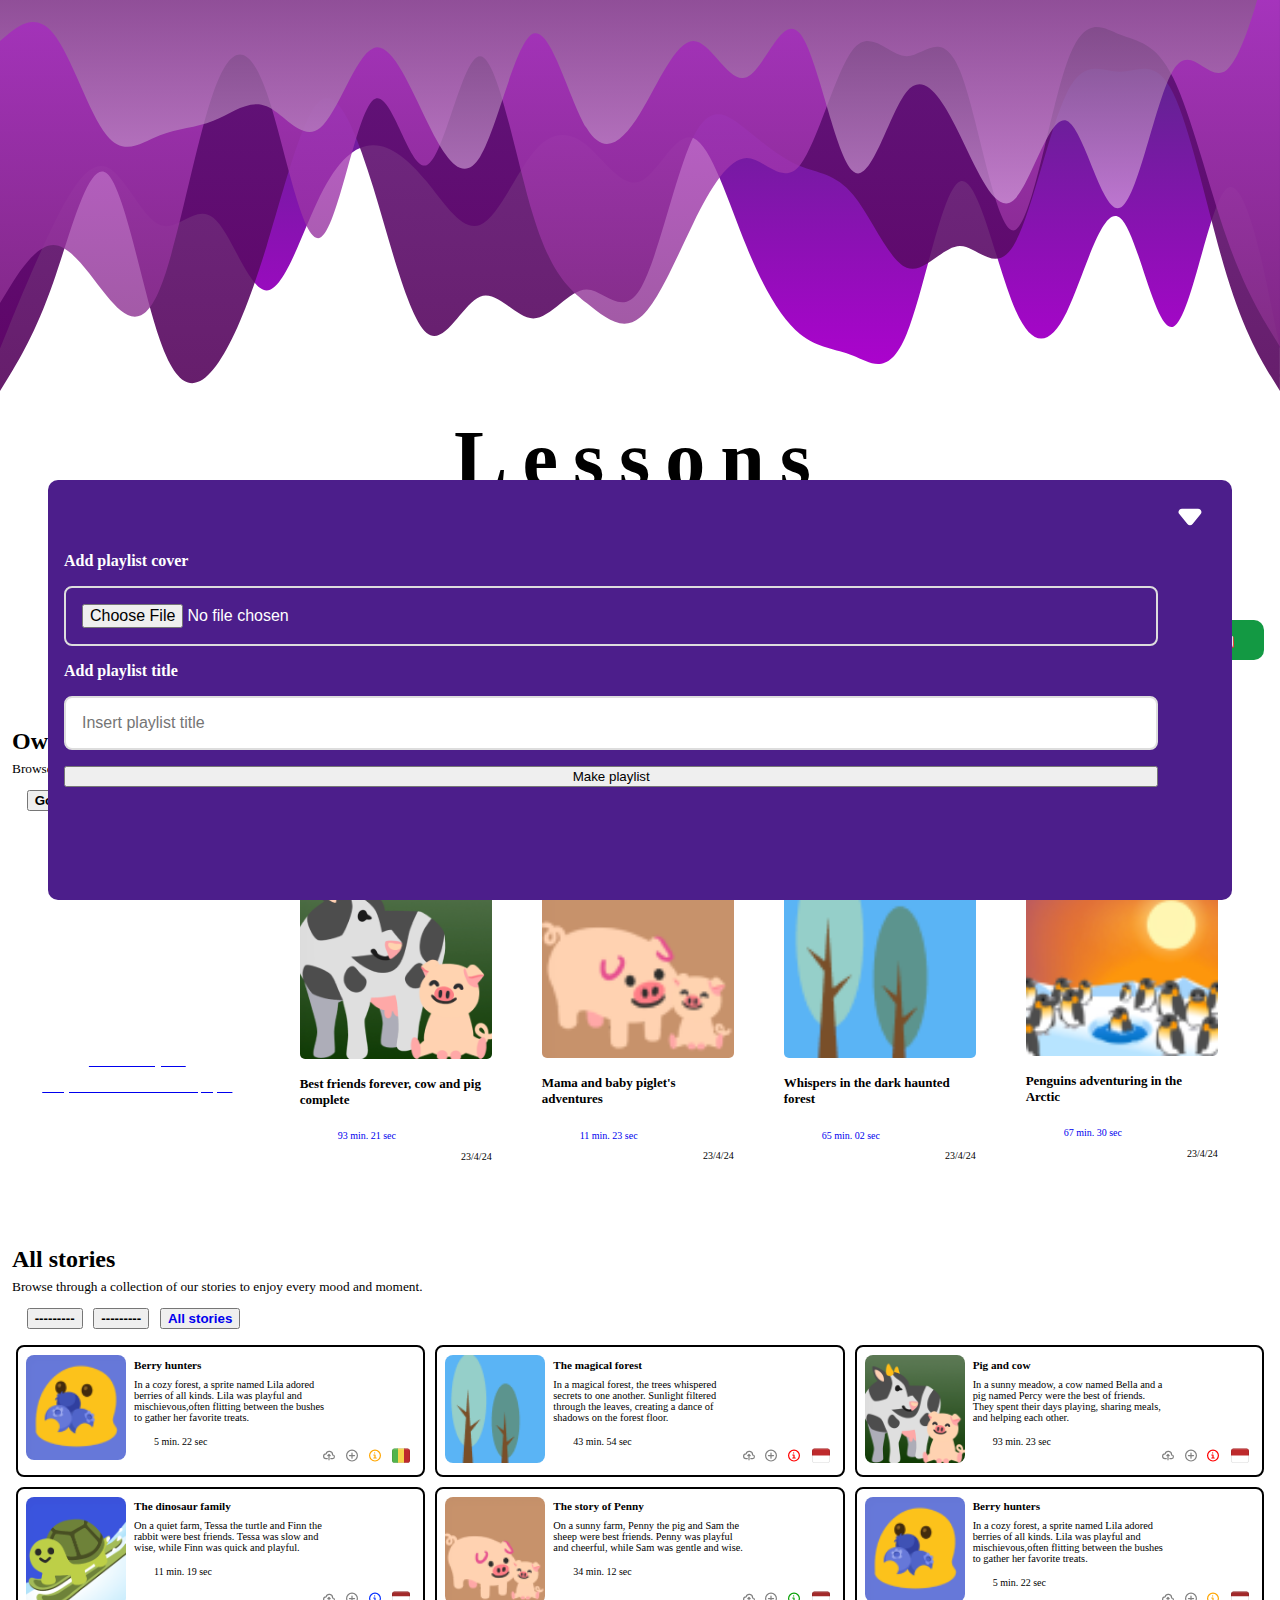
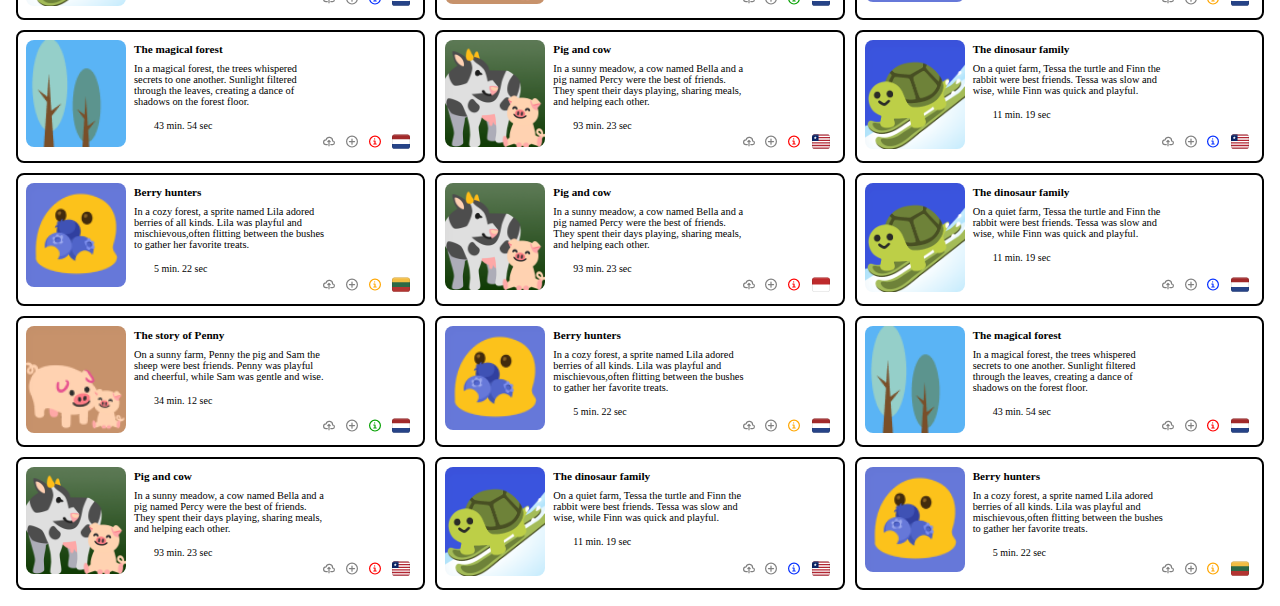
==== commit 0a0b8857: "paragraph text change #5" ====
--- a/index.html
+++ b/index.html
@@ -70,7 +70,7 @@
 
     <main>
         <h2 class="title-playlist-article">Own playlist</h2>
-        <p class="sub-text-title">Browse through a collection of curated playlists and stories, or create your own to suit every mood and moment.</p>
+        <p class="sub-text-title">Browse through a collection of curated playlists, or create your own to suit every mood and moment.</p>
 
         <button type="button" id="scroll-button">Go to end</button>
         <article class="playlist-section">
@@ -268,7 +268,7 @@
         <!-- All stories cards overzicht -->
 
         <h2 class="title-playlist-article">All stories</h2>
-        <p class="sub-text-title">Browse through a collection of curated playlists, or create your own to suit every mood and moment.</p>
+        <p class="sub-text-title">Browse through a collection of our stories to enjoy every mood and moment.</p>
 
         <button type="button" class="filter-button-1">---------</button>
         <button type="button" class="filter-button-2">---------</button>
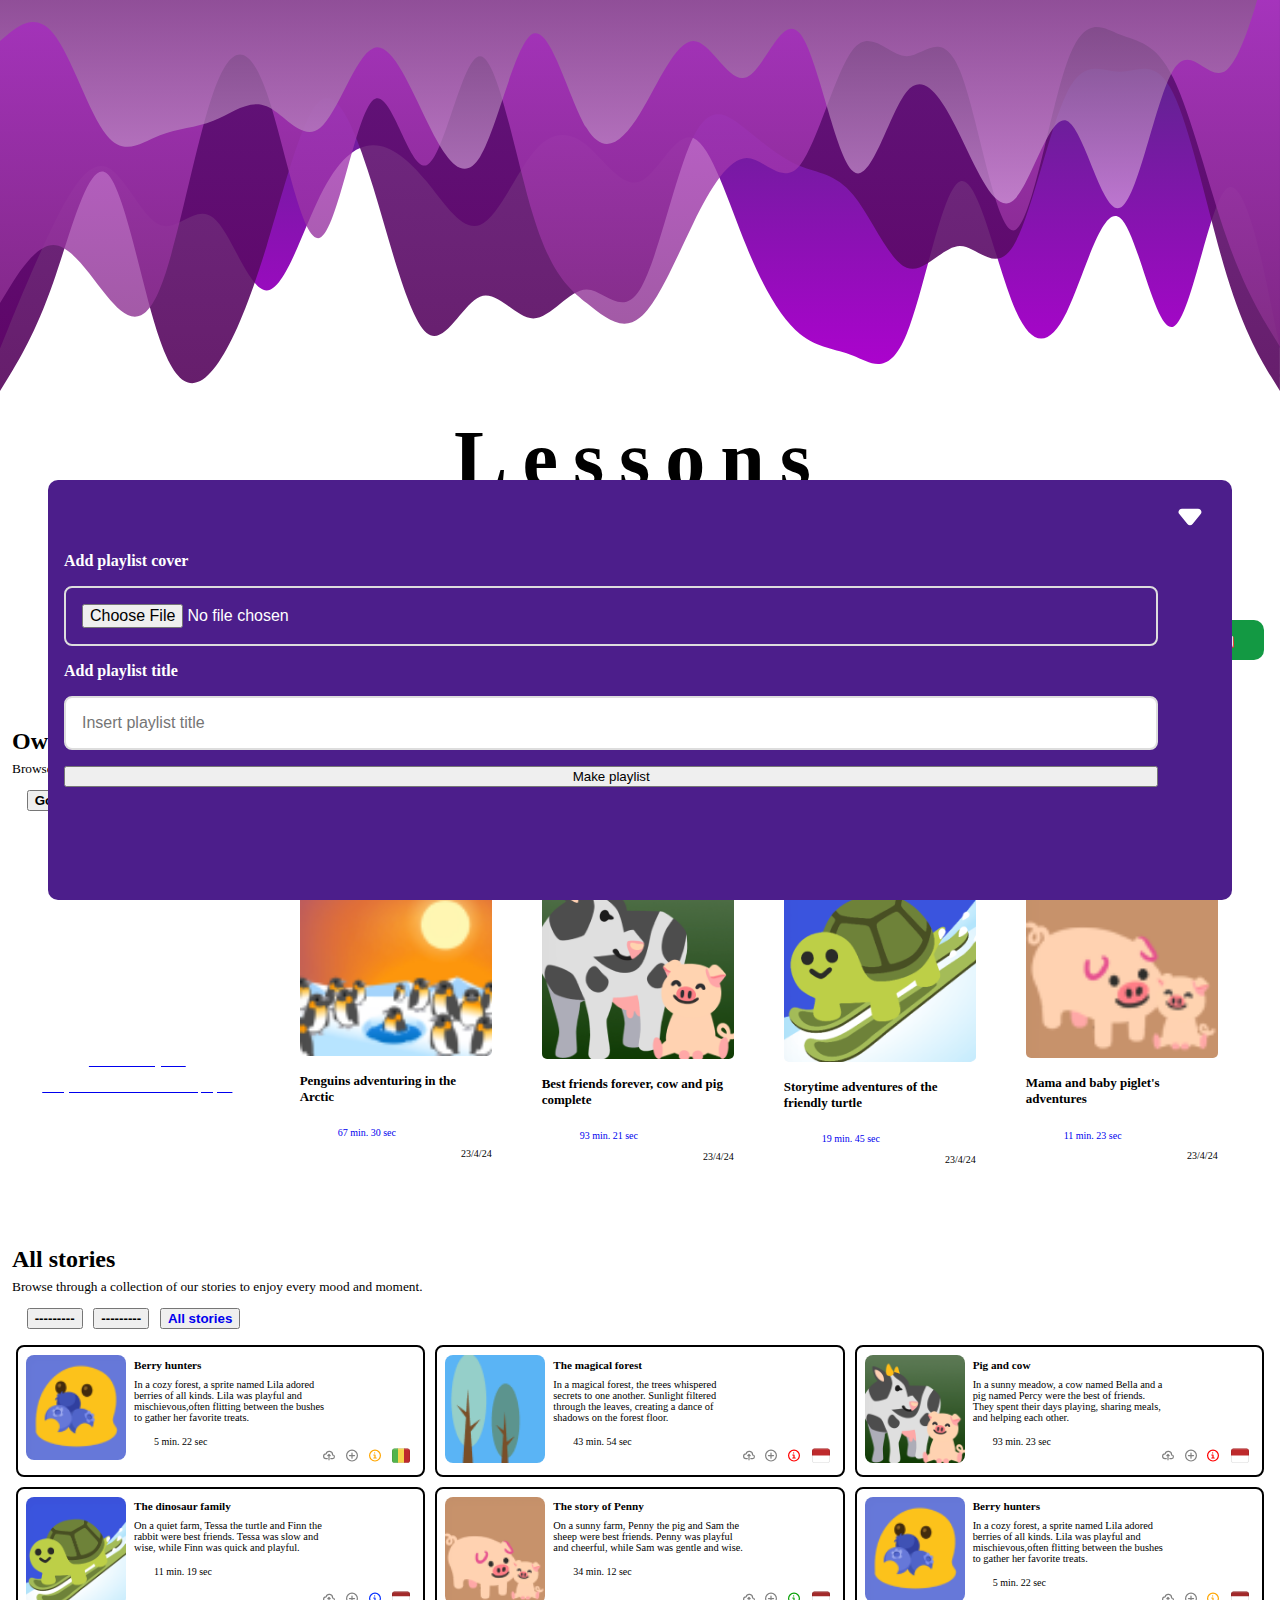
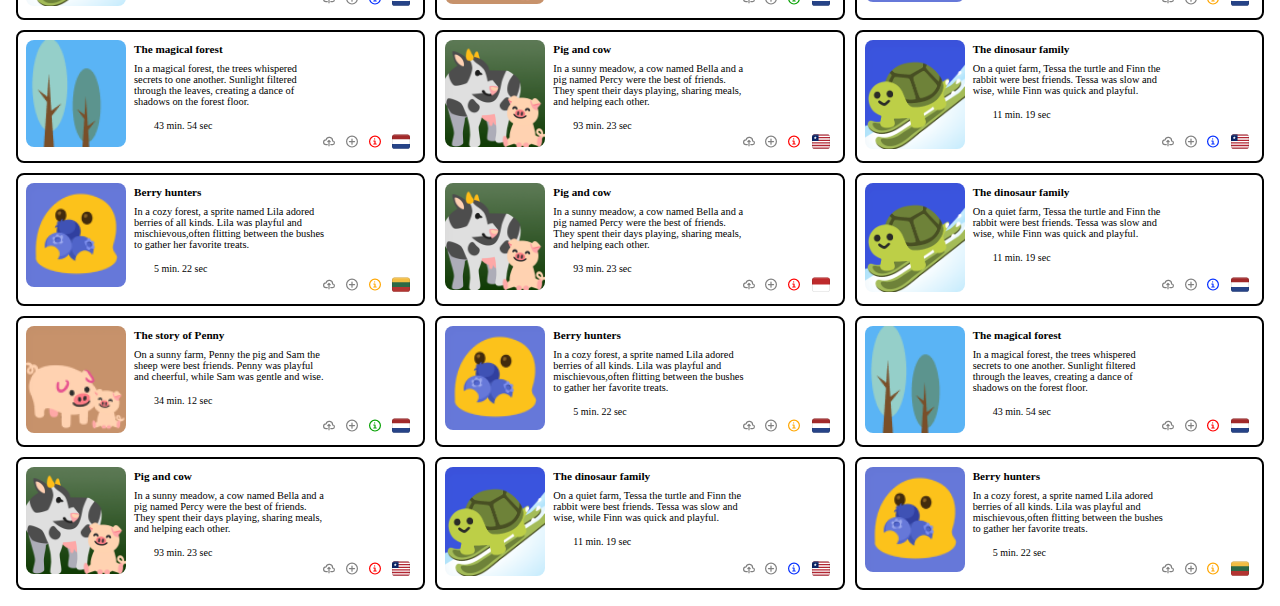
==== commit 363864d6: "removes stock  playlist cards #5" ====
--- a/index.html
+++ b/index.html
@@ -130,57 +130,7 @@
 
             
 
-            <!-- Best friends forever, cow and pig complete -->
-
-            <section class="playlist-card-section">
-                <figure class="card-image-figure">
-                    <img class="playlist-image-cover" src="./assets/coverart-1.png"
-                        alt="Cover art of a cow and a pig, best friends forever">
-                </figure>
-                <h3 class="title-playlist-card-section">Best friends forever, cow and pig complete</h3>
-                <a href="#" class="playlist-play-button" role="button"
-                    aria-label="Start the playlist Best friends forever, cow and pig complete">
-                    <span class="play-icon">▶</span>
-                    <span class="play-time">93 min. 21 sec</span>
-                </a>
-                <span class="add-date-playlist">23/4/24</span>
-            </section>
-
             
-            <!-- Mama and baby piglet's adventures -->
-
-            <section class="playlist-card-section">
-                <figure class="card-image-figure">
-                    <img class="playlist-image-cover" src="./assets/coverart-3.png"
-                        alt="Cover art of a mother and baby pig on an adventure">
-                </figure>
-                <h3 class="title-playlist-card-section">Mama and baby piglet's adventures</h3>
-                <a href="#" class="playlist-play-button" role="button"
-                    aria-label="Start the playlist Mama and baby piglet's adventures">
-                    <span class="play-icon">▶</span>
-                    <span class="play-time">11 min. 23 sec</span>
-                </a>
-                <span class="add-date-playlist">23/4/24</span>
-
-            </section>
-
-            <!-- Whispers in the haunted forest -->
-
-            <section class="playlist-card-section">
-                <figure class="card-image-figure">
-                    <img class="playlist-image-cover" src="./assets/coverart-5.png"
-                        alt="Cover art of a haunted forest with misty trees">
-                </figure>
-                <h3 class="title-playlist-card-section">Whispers in the dark haunted forest</h3>
-                <a href="#" class="playlist-play-button" role="button"
-                    aria-label="Start the playlist Whispers in the haunted forest">
-                    <span class="play-icon">▶</span>
-                    <span class="play-time">65 min. 02 sec</span>
-                </a>
-                <span class="add-date-playlist">23/4/24</span>
-
-            </section>
-
             <!-- Penguins adventuring in the Arctic -->
 
             <section class="playlist-card-section">
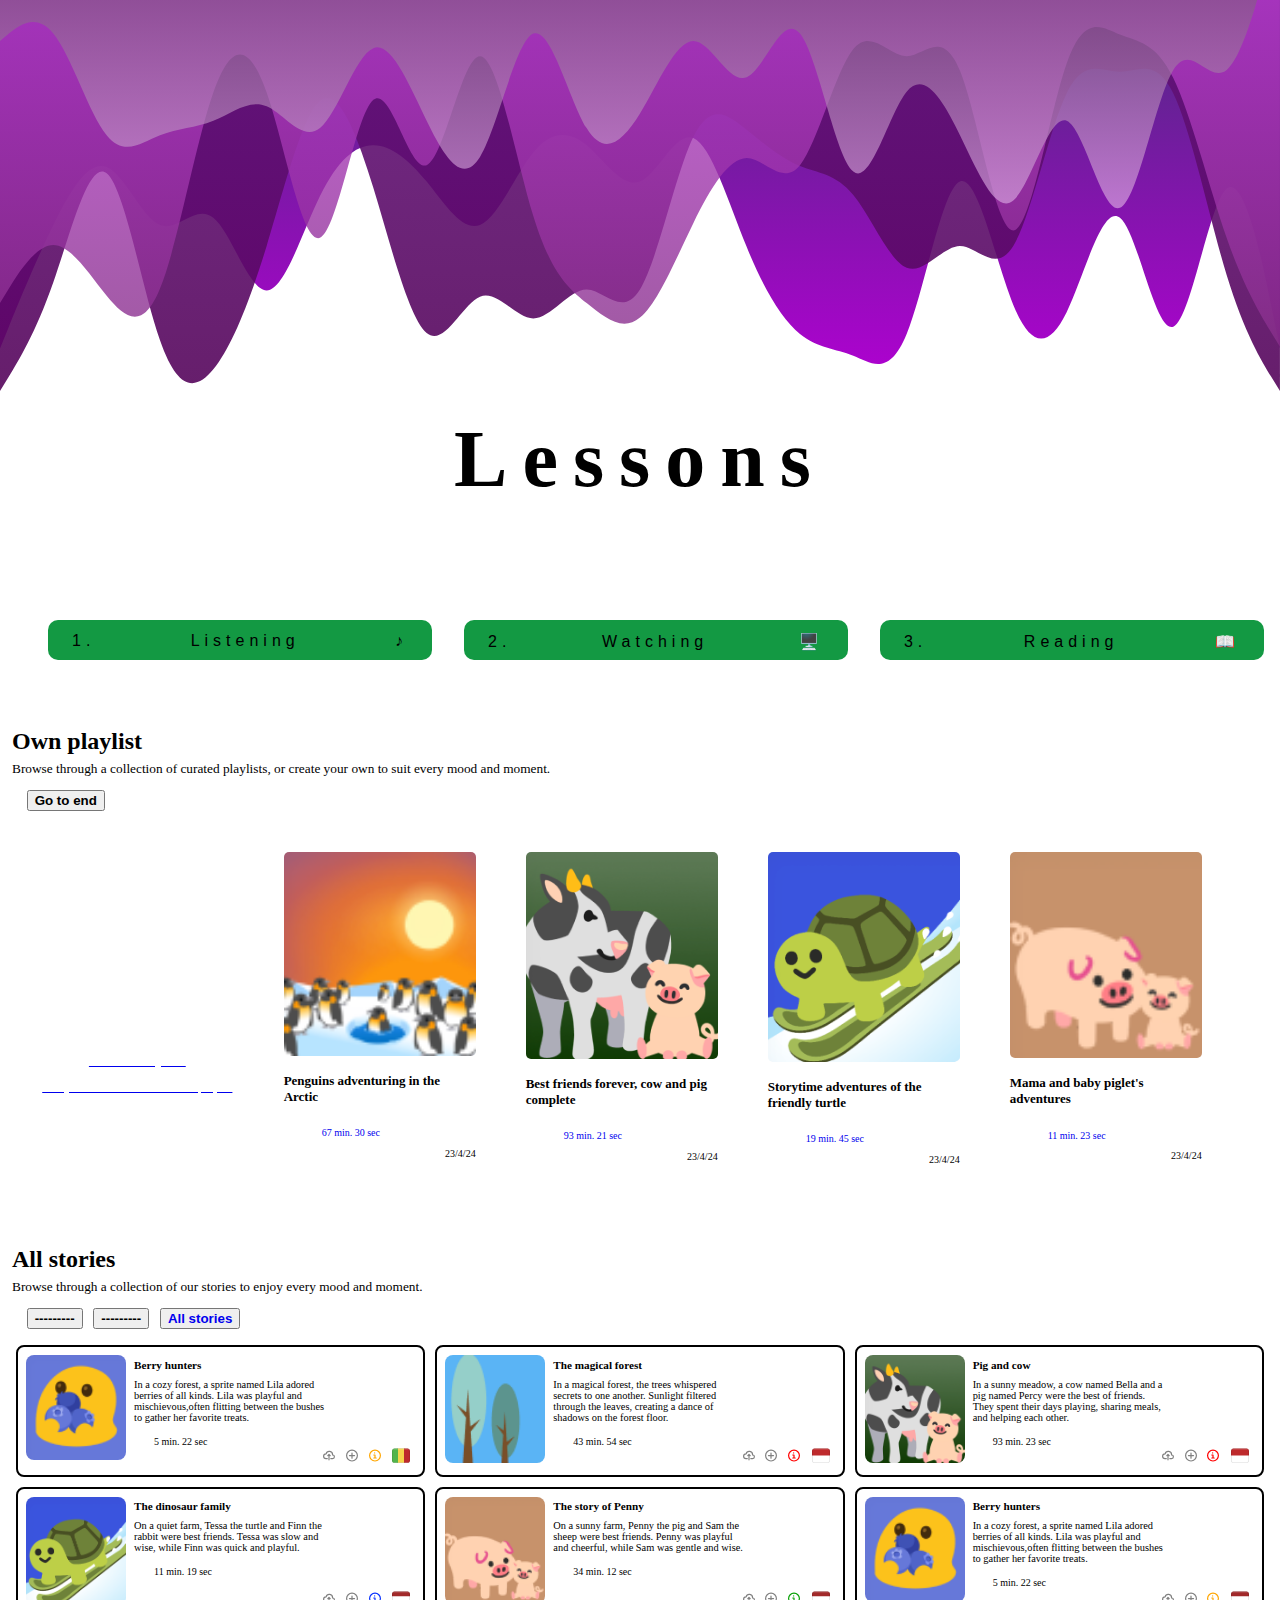
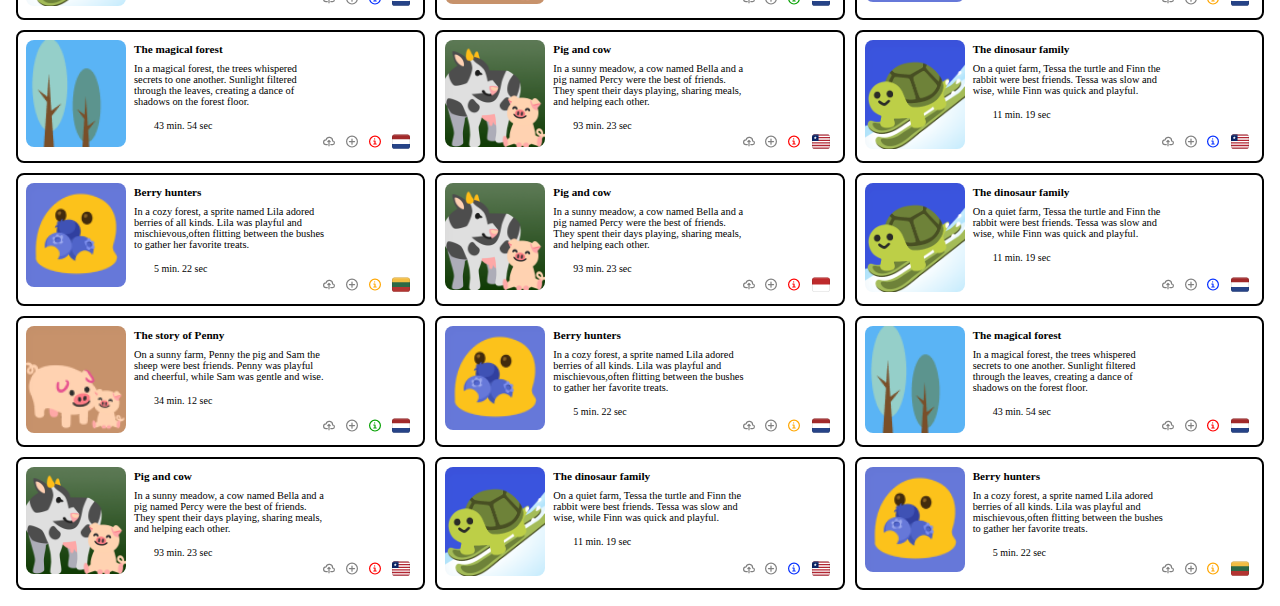
==== commit 0b90343d: "cross instead of arrow form #12 #11 #10 #5" ====
--- a/index.html
+++ b/index.html
@@ -79,14 +79,9 @@
             <!-- popup -->
 
             <section popover id="form-popup" class="popover-section">
-                <button id="close-dropdown-button" class="dropdown-button" name="close-form-button" aria-label="close the playlist form"><svg
-                        class="w-6 h-6 text-gray-800 dark:text-white" aria-hidden="true"
-                        xmlns="http://www.w3.org/2000/svg" width="40" height="40" fill="currentColor"
-                        viewBox="0 0 24 24">
-                        <path fill-rule="evenodd"
-                            d="M18.425 10.271C19.499 8.967 18.57 7 16.88 7H7.12c-1.69 0-2.618 1.967-1.544 3.271l4.881 5.927a2 2 0 0 0 3.088 0l4.88-5.927Z"
-                            clip-rule="evenodd" />
-                    </svg>
+                <button id="close-dropdown-button" class="dropdown-button" name="close-form-button" aria-label="close the playlist form"><svg class="w-6 h-6 text-gray-800 dark:text-white" aria-hidden="true" xmlns="http://www.w3.org/2000/svg" width="24" height="24" fill="none" viewBox="0 0 24 24">
+                    <path stroke="currentColor" stroke-linecap="round" stroke-linejoin="round" stroke-width="2" d="M6 18 17.94 6M18 18 6.06 6"/>
+                  </svg>                  
                 </button>
 
 
@@ -125,7 +120,6 @@
                 </a>
             </button>
 
-            <section id="sectionsContainer"></section>
 
 
             
--- a/tomaat.css
+++ b/tomaat.css
@@ -21,8 +21,6 @@
   @media (min-width: 800px) {
     top: 30em;
   }
-
-  
 }
 
 form {
@@ -76,16 +74,14 @@
 }
 
 /* vooropenen en sluiten popup */
-
-/* form dicht */
-.close-open-form {
-  visibility: hidden;
-  transform: translateY(100%);
-  transition: opacity 0.5s ease, transform 0.5s ease, visibility 0s 0.5s;
+.popover-section {
+visibility: hidden;
+transform: translateY(100%);
+transition: opacity 0.5s ease, transform 0.5s ease, visibility 0s 0.5s;
 }
 
-/* form open */
-#form-popup:not(.close-open-form) {
+/* form open en sluiten */
+.open-and-close-form {
   visibility: visible;
   transform: translateY(0);
   transition: opacity 0.5s ease, transform 0.5s ease;
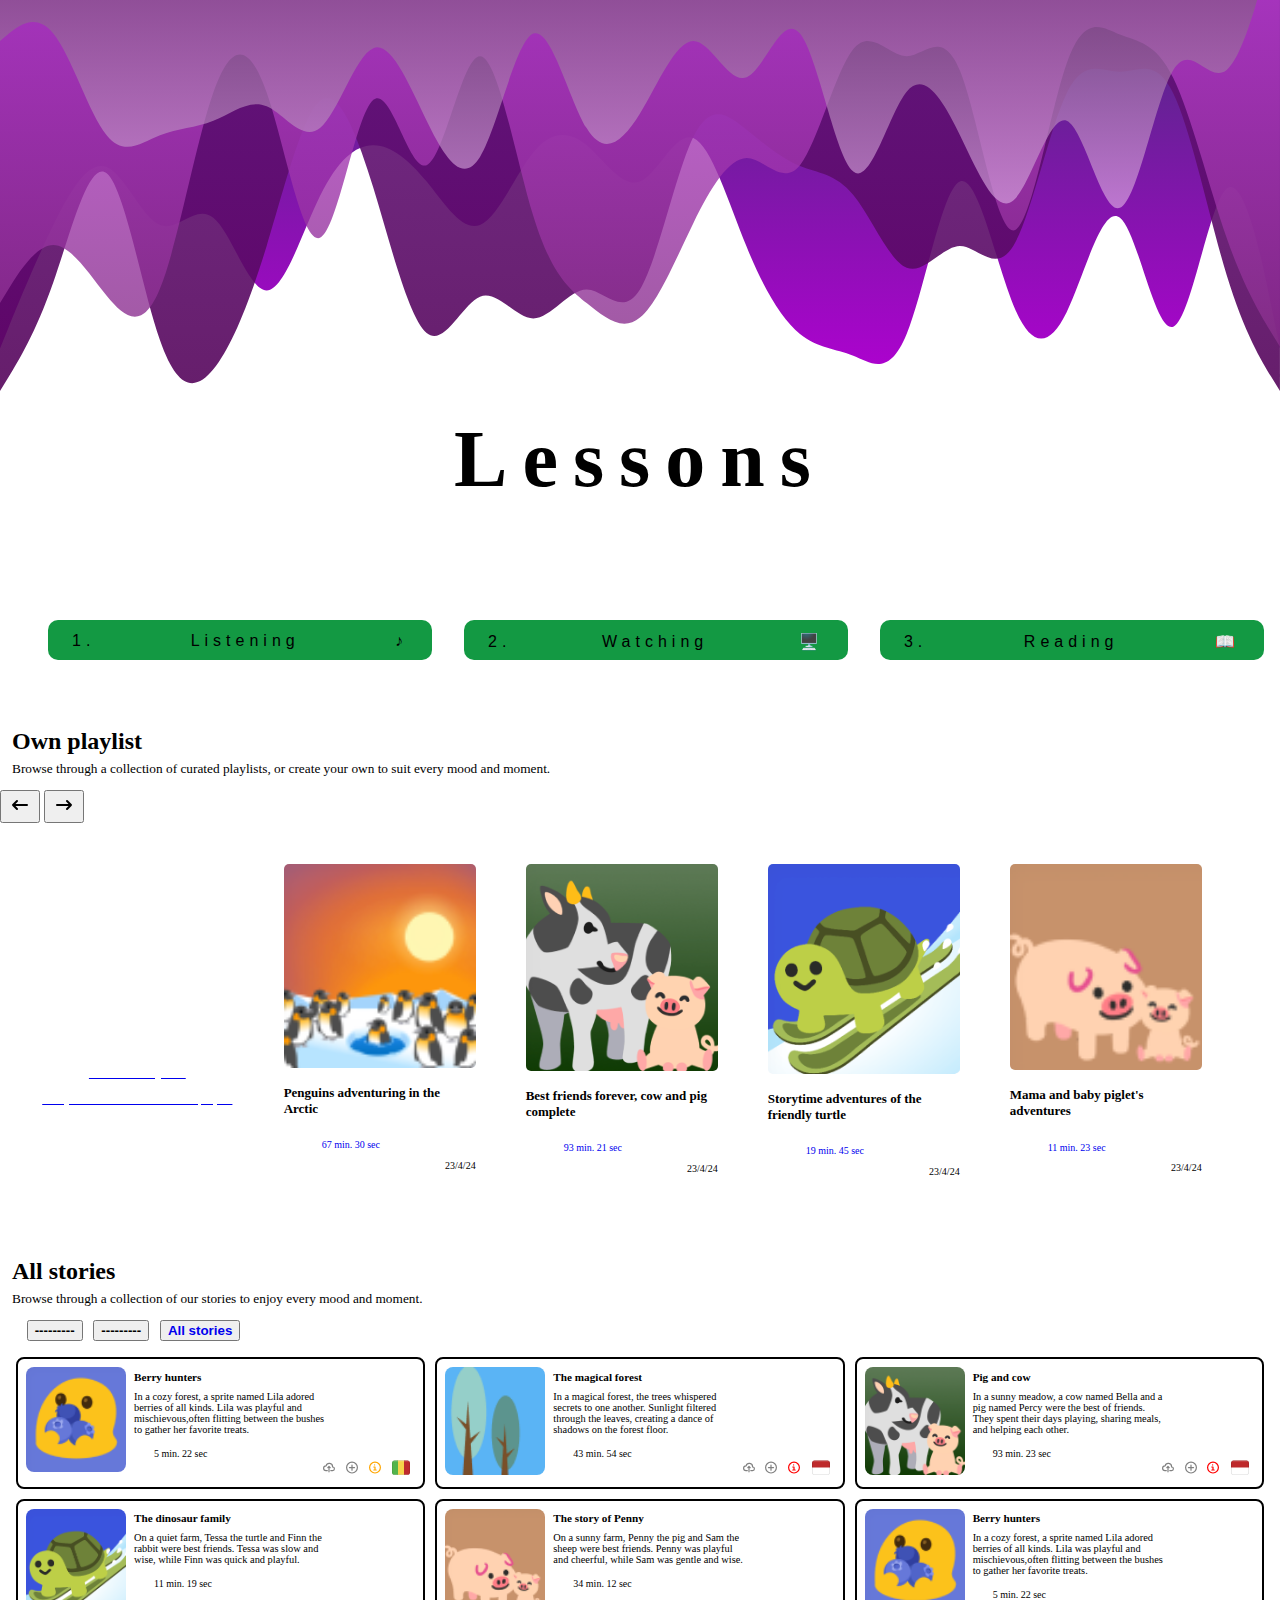
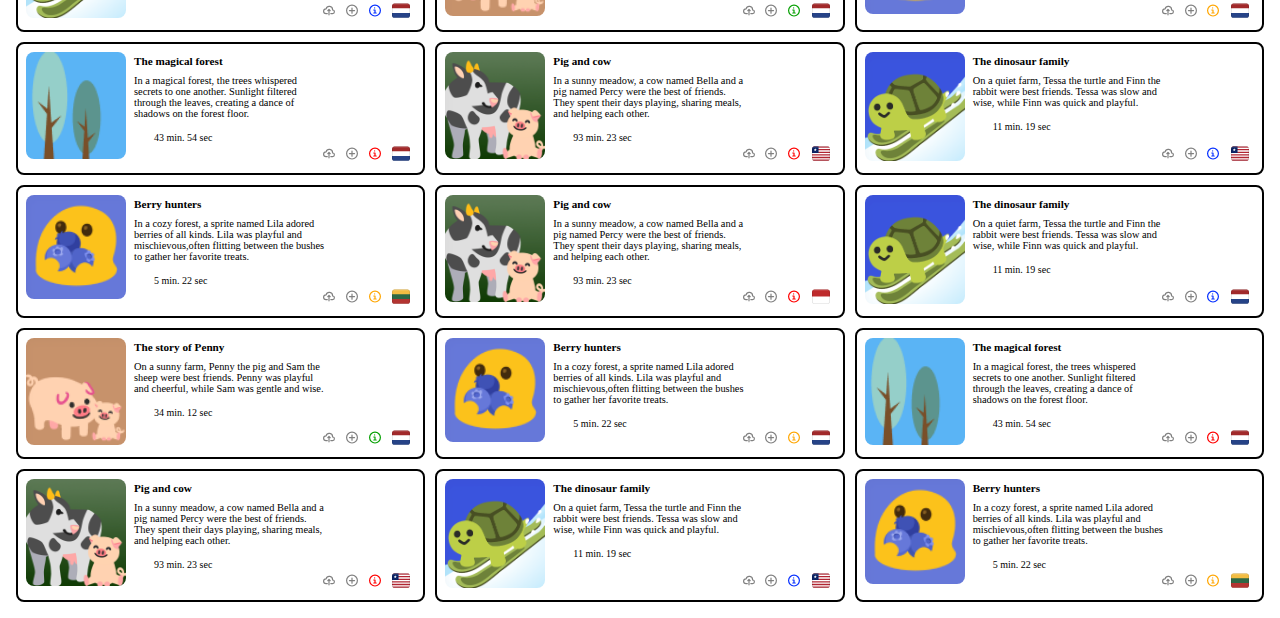
==== commit 0f6783c0: "scrollbutton vor left and right scroll #11 #10 #5" ====
--- a/index.html
+++ b/index.html
@@ -72,7 +72,16 @@
         <h2 class="title-playlist-article">Own playlist</h2>
         <p class="sub-text-title">Browse through a collection of curated playlists, or create your own to suit every mood and moment.</p>
 
-        <button type="button" id="scroll-button">Go to end</button>
+        <button type="button" id="scroll-button-left"><svg class="w-6 h-6 text-gray-800 dark:text-white" aria-hidden="true" xmlns="http://www.w3.org/2000/svg" width="24" height="24" fill="none" viewBox="0 0 24 24">
+            <path stroke="currentColor" stroke-linecap="round" stroke-linejoin="round" stroke-width="2" d="M5 12h14M5 12l4-4m-4 4 4 4"/>
+          </svg>
+
+          </button>
+        <button type="button" id="scroll-button-right"><svg class="w-6 h-6 text-gray-800 dark:text-white" aria-hidden="true" xmlns="http://www.w3.org/2000/svg" width="24" height="24" fill="none" viewBox="0 0 24 24">
+            <path stroke="currentColor" stroke-linecap="round" stroke-linejoin="round" stroke-width="2" d="M19 12H5m14 0-4 4m4-4-4-4"/>
+        </svg>
+</button>
+
         <article class="playlist-section">
             <h2 hidden>Playlist cards</h2>
 
--- a/css/lessons.css
+++ b/css/lessons.css
@@ -30,6 +30,13 @@
 .return-arrow a:hover {
   color: white;
 } */
+
+
+/* scroll button voor all playlist om naar rechts te scrollen */
+.playlist-section {
+  scroll-behavior: smooth;
+}
+
 
 .page-title {
   grid-column: 2 / 3;
